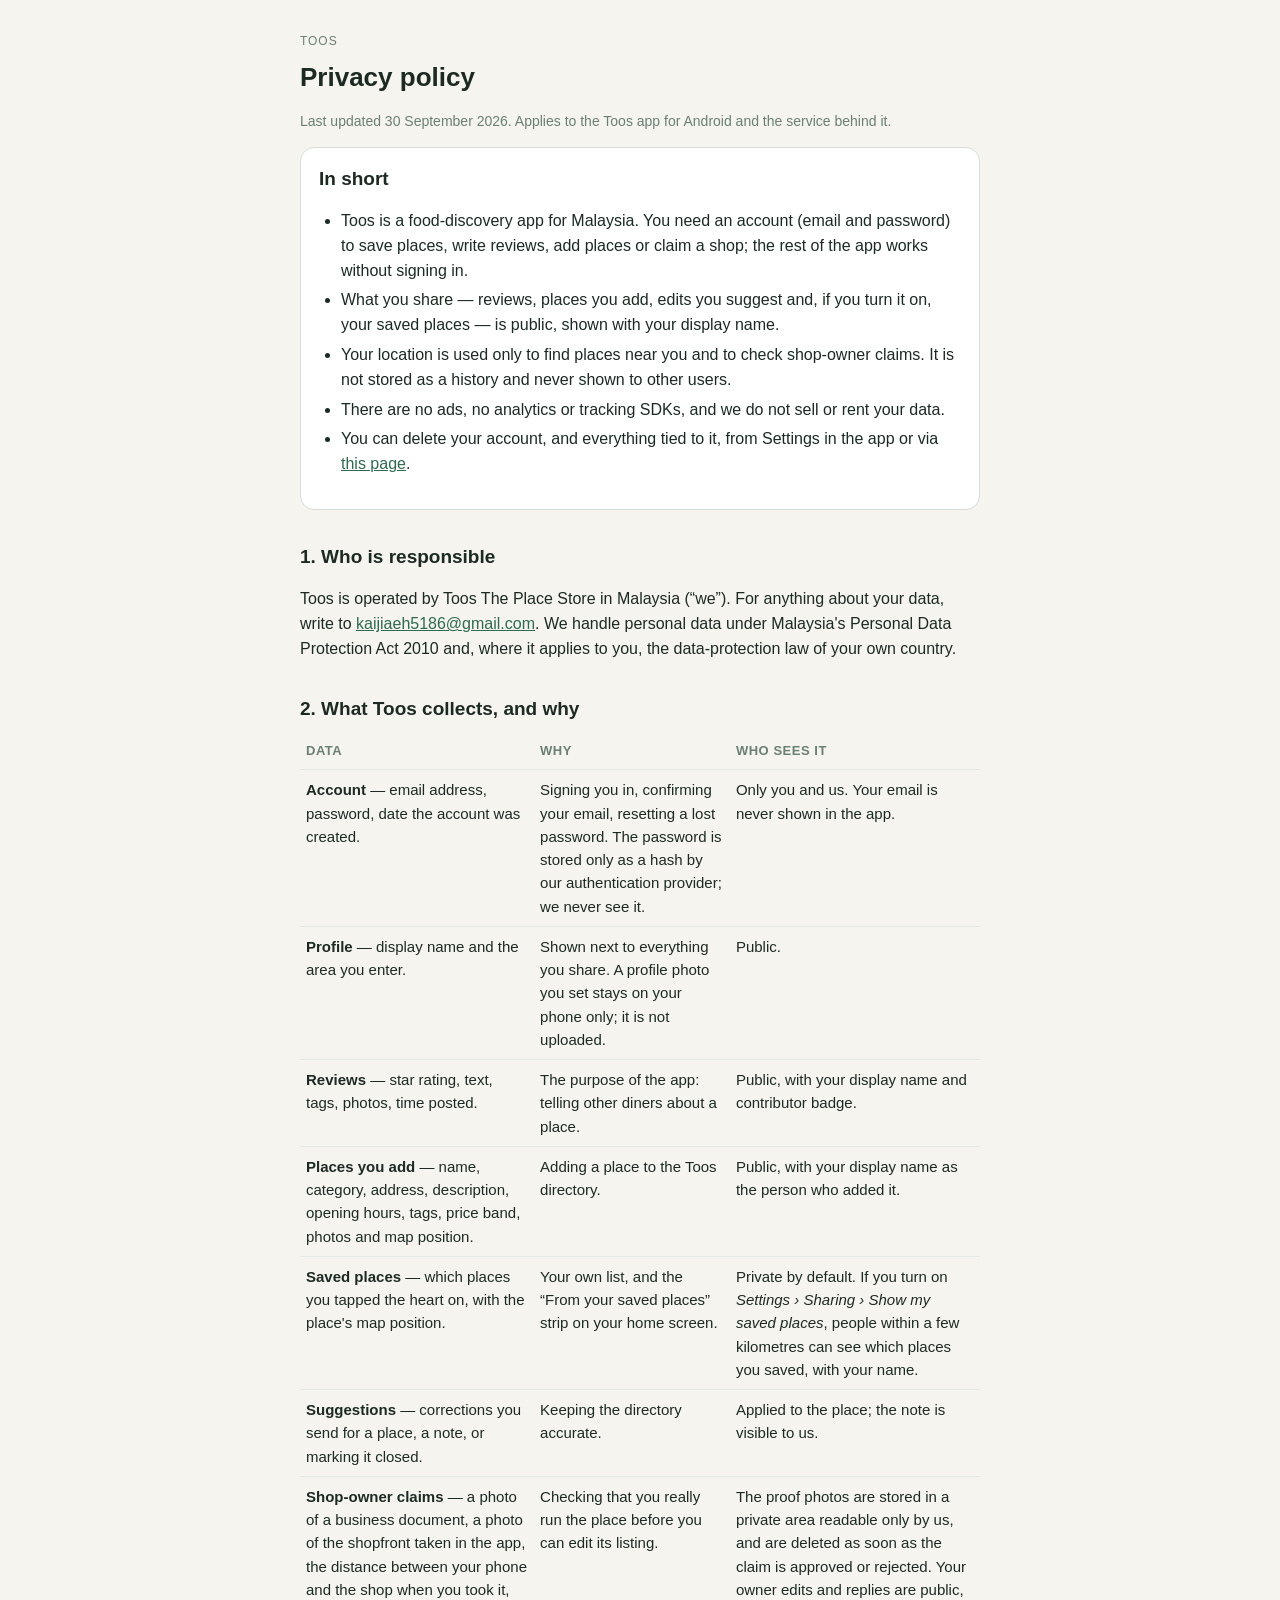
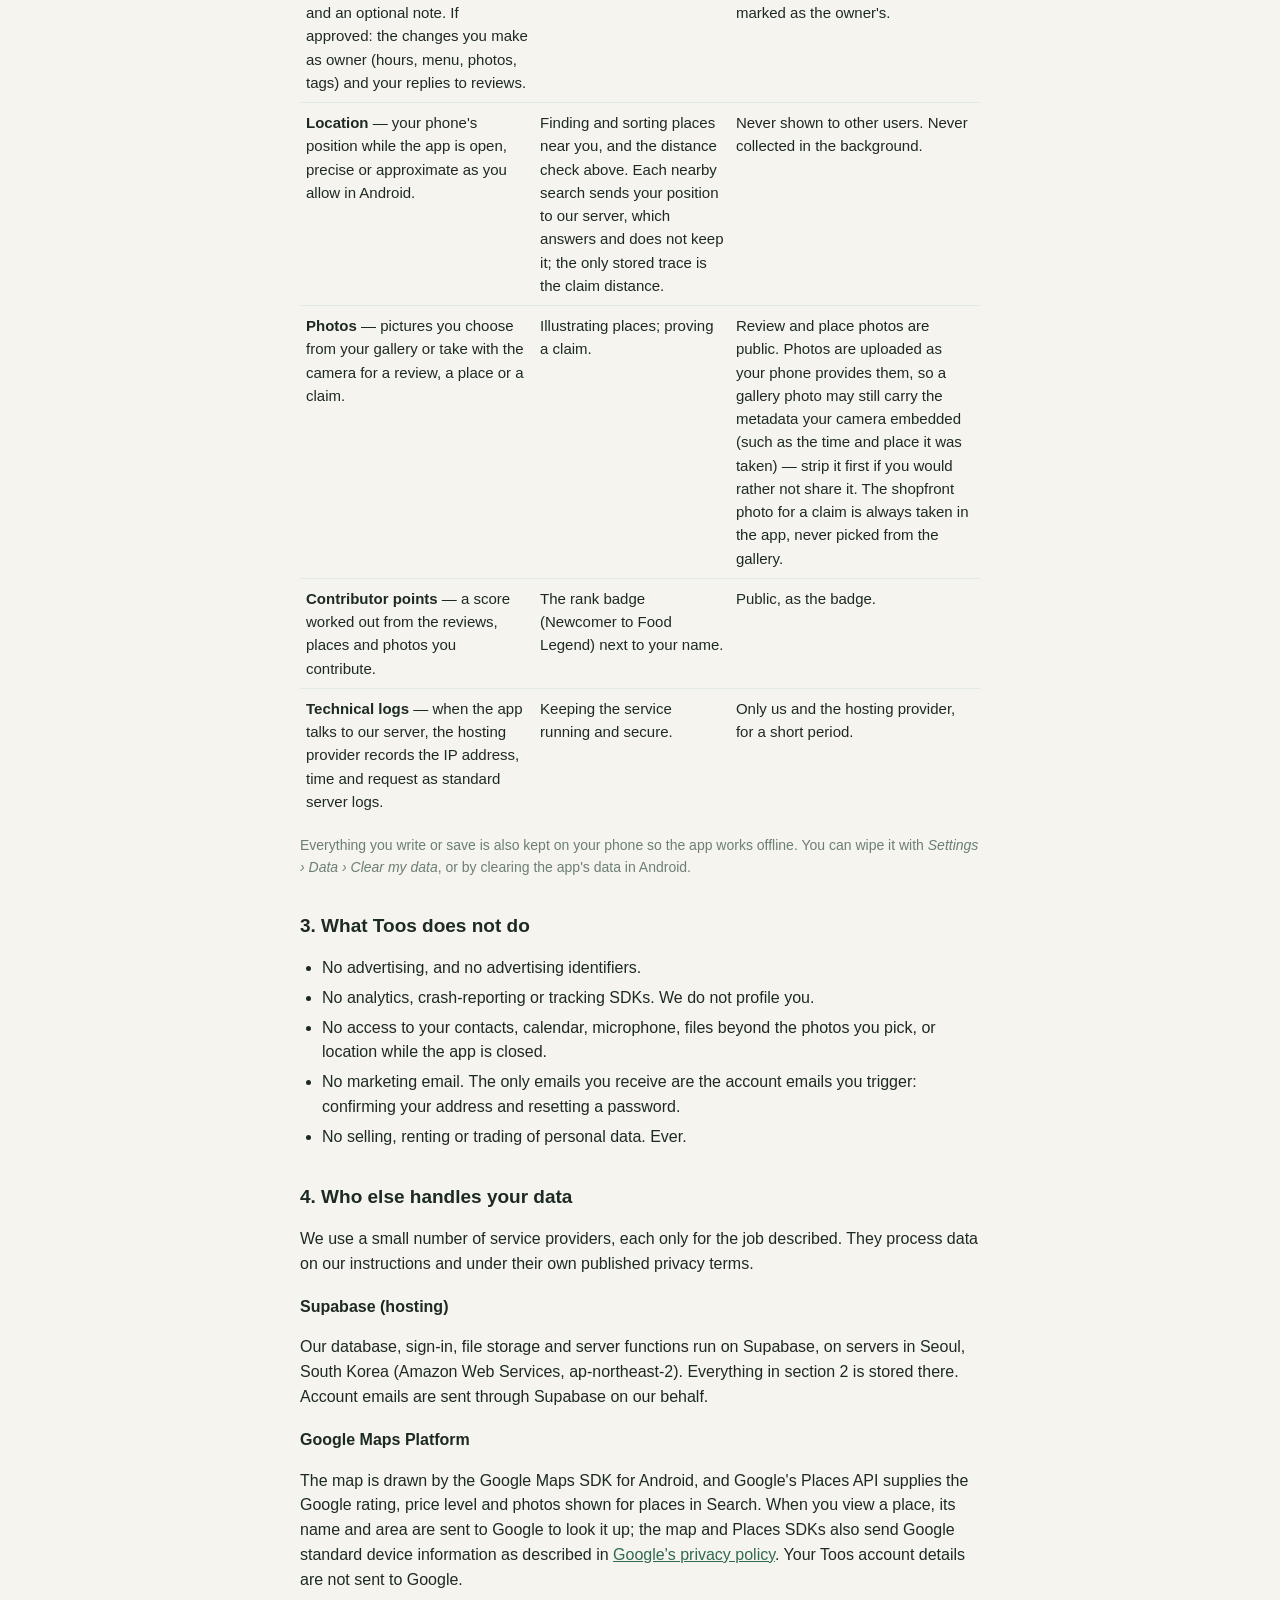
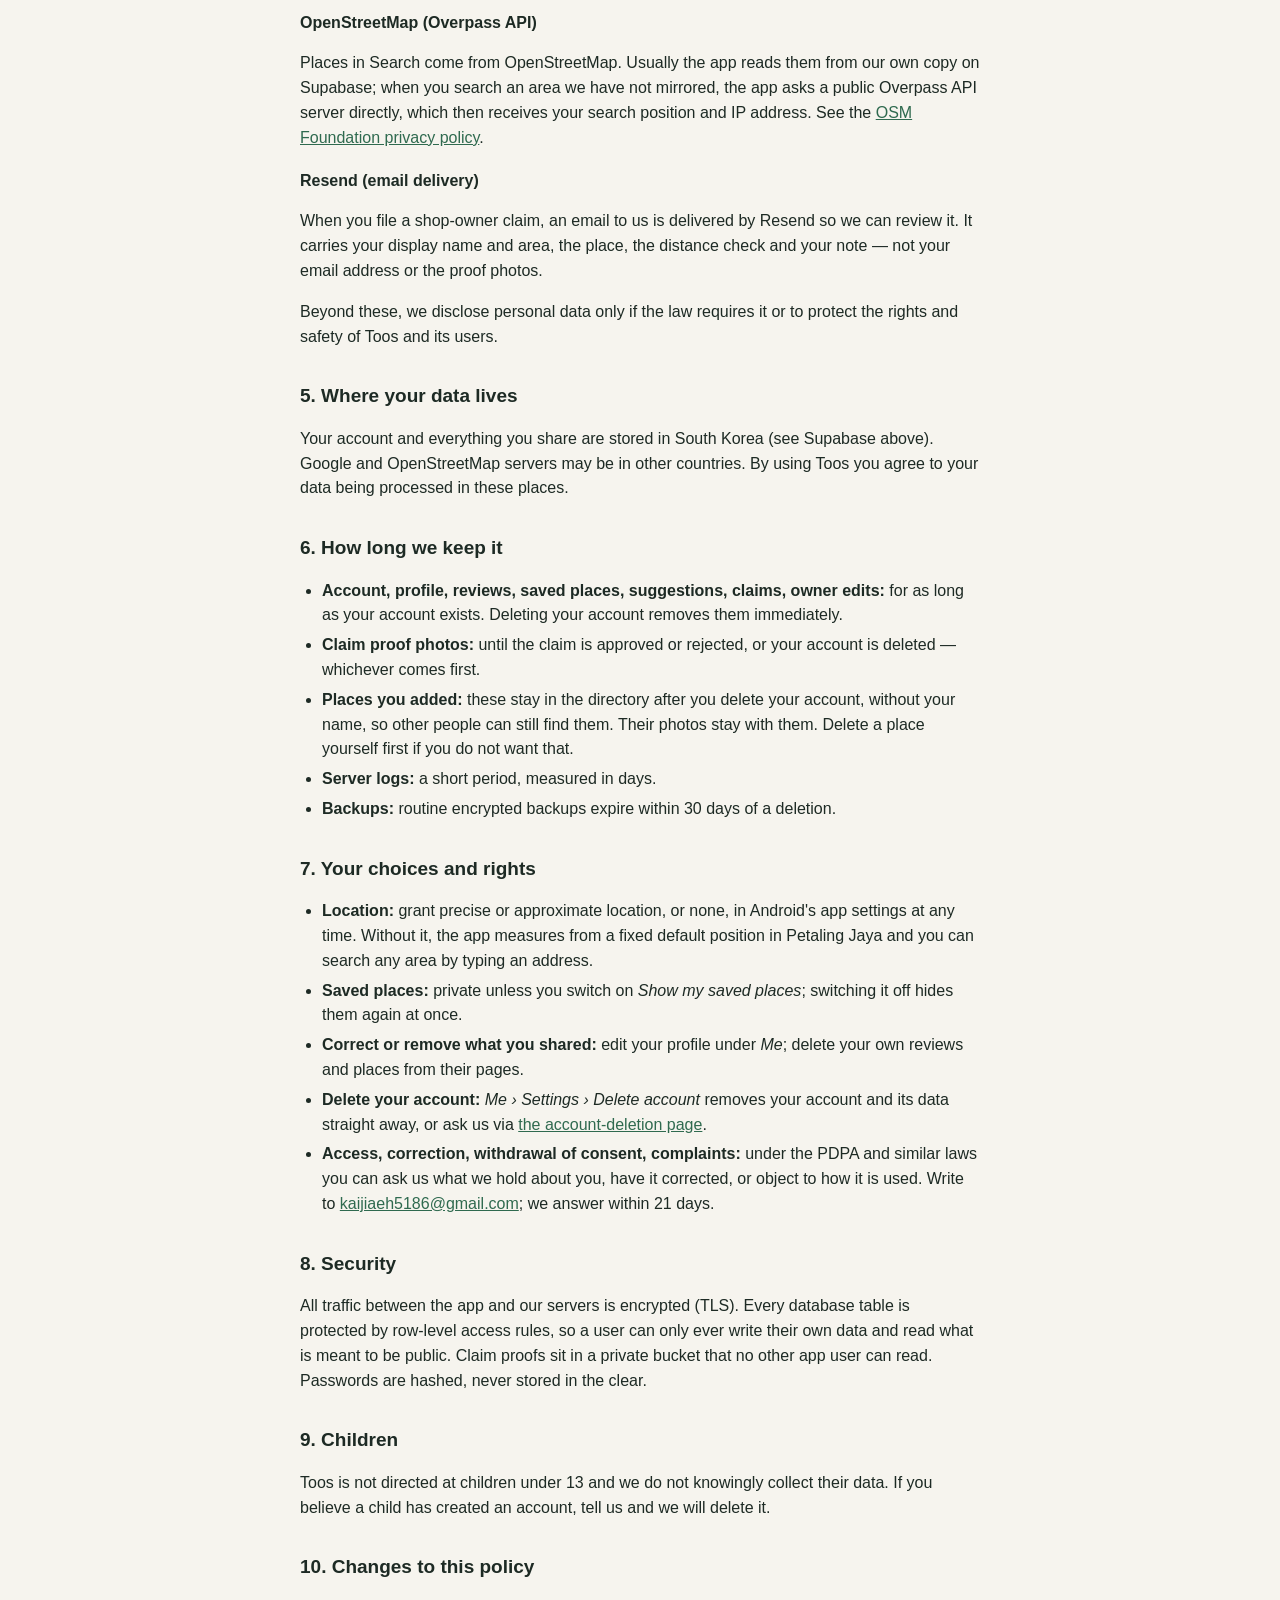
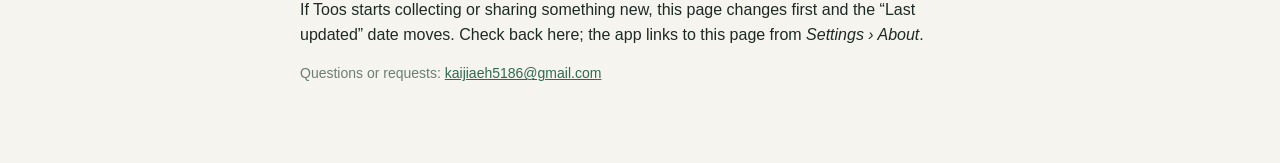
==== index.html @ 67b68a87 "Privacy policy and account-deletion pages for the Toos app Co-Authored-By: Claude Fable 5.1 <noreply" ====
<!doctype html><html lang="en"><head><meta charset="utf-8"><meta http-equiv="refresh" content="0; url=privacy.html"><title>Toos</title></head><body><p>Toos public pages: <a href="privacy.html">Privacy policy</a> · <a href="delete-account.html">Delete your account</a></p></body></html>
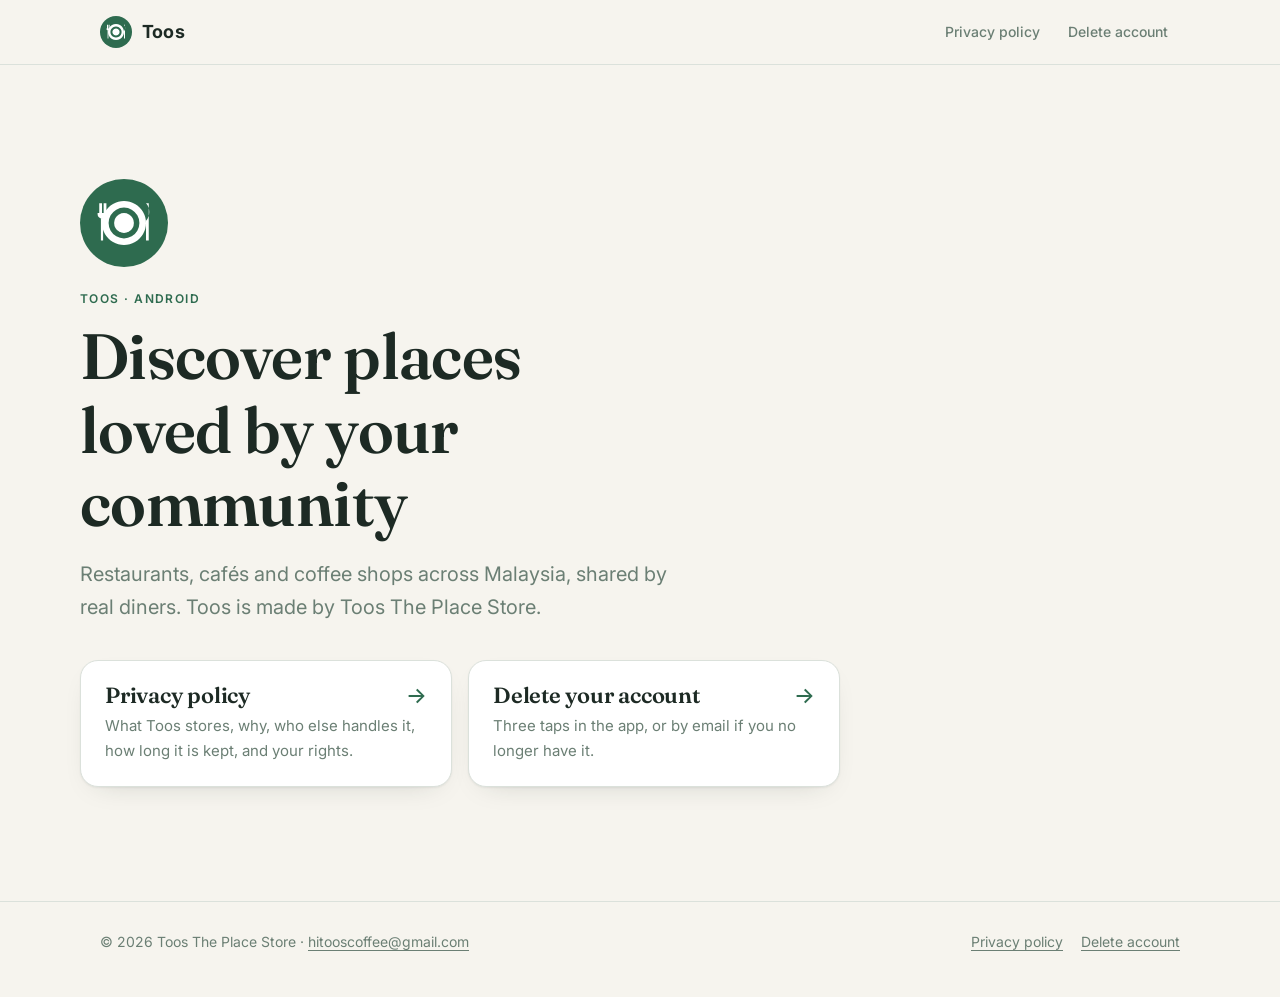
==== commit 33b4b0dc: "Redesign: shared stylesheet, brand mark, sticky contents, responsive data cards, dark mode Content u" ====
--- a/index.html
+++ b/index.html
@@ -1 +1,56 @@
-<!doctype html><html lang="en"><head><meta charset="utf-8"><meta http-equiv="refresh" content="0; url=privacy.html"><title>Toos</title></head><body><p>Toos public pages: <a href="privacy.html">Privacy policy</a> · <a href="delete-account.html">Delete your account</a></p></body></html>
+<!doctype html>
+<html lang="en">
+<head>
+<meta charset="utf-8">
+<meta name="viewport" content="width=device-width, initial-scale=1">
+<title>Toos — food discovery for Malaysia</title>
+<meta name="description" content="Toos is a food-discovery app for Malaysia: restaurants, cafés and coffee shops shared by real diners. Privacy policy and account deletion.">
+<meta name="theme-color" content="#2e6b4f">
+<link rel="icon" href="icon.svg" type="image/svg+xml">
+<link rel="preconnect" href="https://fonts.googleapis.com">
+<link rel="preconnect" href="https://fonts.gstatic.com" crossorigin>
+<link href="https://fonts.googleapis.com/css2?family=Fraunces:opsz,wght@9..144,600&family=Inter:wght@400;500;600;700&display=swap" rel="stylesheet">
+<link rel="stylesheet" href="styles.css">
+</head>
+<body>
+
+<header class="topbar">
+  <div class="wrap">
+    <a class="brand" href="index.html">
+      <svg class="mark" viewBox="14 14 80 80" aria-hidden="true"><circle cx="54" cy="54" r="40" fill="#2e6b4f"/><g fill="#fff"><path fill-rule="evenodd" d="M54,34 a20,20 0 1,0 0.01,0 z M54,40 a14,14 0 1,1 -0.01,0 z"/><path d="M54,45 a9,9 0 1,0 0.01,0 z"/><path d="M30,36 l0,10 a4,4 0 0 0 8,0 l0,-10 l-2.5,0 l0,9 l-1.5,0 l0,-9 l-2.5,0 l0,9 l-1.5,0 l0,-9 z M33,50 l2,0 l0,20 l-2,0 z"/><path d="M74,36 c4,4 4,12 0,16 l0,18 l2.5,0 l0,-34 z"/></g></svg>
+      Toos
+    </a>
+    <nav class="topnav">
+      <a href="privacy.html">Privacy policy</a>
+      <a href="delete-account.html">Delete account</a>
+    </nav>
+  </div>
+</header>
+
+<main class="wrap landing">
+  <svg class="mark-lg" viewBox="14 14 80 80" aria-hidden="true"><circle cx="54" cy="54" r="40" fill="#2e6b4f"/><g fill="#fff"><path fill-rule="evenodd" d="M54,34 a20,20 0 1,0 0.01,0 z M54,40 a14,14 0 1,1 -0.01,0 z"/><path d="M54,45 a9,9 0 1,0 0.01,0 z"/><path d="M30,36 l0,10 a4,4 0 0 0 8,0 l0,-10 l-2.5,0 l0,9 l-1.5,0 l0,-9 l-2.5,0 l0,9 l-1.5,0 l0,-9 z M33,50 l2,0 l0,20 l-2,0 z"/><path d="M74,36 c4,4 4,12 0,16 l0,18 l2.5,0 l0,-34 z"/></g></svg>
+  <p class="eyebrow">Toos · Android</p>
+  <h1>Discover places loved by your community</h1>
+  <p class="lead">Restaurants, cafés and coffee shops across Malaysia, shared by real diners. Toos is made by Toos The Place Store.</p>
+
+  <div class="tiles">
+    <a class="card tile" href="privacy.html">
+      <h2>Privacy policy</h2>
+      <p>What Toos stores, why, who else handles it, how long it is kept, and your rights.</p>
+    </a>
+    <a class="card tile" href="delete-account.html">
+      <h2>Delete your account</h2>
+      <p>Three taps in the app, or by email if you no longer have it.</p>
+    </a>
+  </div>
+</main>
+
+<footer>
+  <div class="wrap">
+    <span>© 2026 Toos The Place Store · <a href="mailto:hitooscoffee@gmail.com">hitooscoffee@gmail.com</a></span>
+    <nav><a href="privacy.html">Privacy policy</a><a href="delete-account.html">Delete account</a></nav>
+  </div>
+</footer>
+
+</body>
+</html>
--- a/styles.css
+++ b/styles.css
@@ -0,0 +1,275 @@
+/* Toos public pages — shared styles.
+   Palette follows the app: cream background, forest-green brand, sage muted text. */
+
+:root {
+  --bg: #f6f4ee;
+  --surface: #ffffff;
+  --surface-2: #efece3;
+  --ink: #1d2a24;
+  --muted: #6b7f74;
+  --line: #dbe1db;
+  --brand: #2e6b4f;
+  --brand-ink: #ffffff;
+  --brand-soft: #e4efe8;
+  --accent: #c9823a;
+  --accent-soft: #f7e9d8;
+  --shadow: 0 1px 2px rgba(29, 42, 36, 0.06), 0 10px 30px -18px rgba(29, 42, 36, 0.25);
+  --radius: 18px;
+  --maxw: 1120px;
+}
+
+@media (prefers-color-scheme: dark) {
+  :root {
+    --bg: #131a16;
+    --surface: #1b2420;
+    --surface-2: #222d27;
+    --ink: #eef1ec;
+    --muted: #9fb1a6;
+    --line: #2f3b34;
+    --brand: #6fb792;
+    --brand-ink: #0f1a14;
+    --brand-soft: #1f3a2e;
+    --accent: #e0a060;
+    --accent-soft: #3a2b1a;
+    --shadow: 0 1px 2px rgba(0, 0, 0, 0.4), 0 10px 30px -18px rgba(0, 0, 0, 0.8);
+  }
+}
+
+* { box-sizing: border-box; }
+
+html { scroll-behavior: smooth; scroll-padding-top: 88px; }
+
+body {
+  margin: 0;
+  background: var(--bg);
+  color: var(--ink);
+  font: 16px/1.65 Inter, -apple-system, "Segoe UI", Roboto, sans-serif;
+  -webkit-font-smoothing: antialiased;
+}
+
+a { color: var(--brand); text-decoration-thickness: 1px; text-underline-offset: 3px; }
+a:hover { text-decoration-thickness: 2px; }
+
+h1, h2, h3 {
+  font-family: Fraunces, Georgia, "Times New Roman", serif;
+  font-weight: 600;
+  letter-spacing: -0.01em;
+  line-height: 1.15;
+  margin: 0;
+}
+
+.wrap { max-width: var(--maxw); margin: 0 auto; padding: 0 20px; }
+
+/* Top bar ------------------------------------------------------------------ */
+
+.topbar {
+  position: sticky;
+  top: 0;
+  z-index: 10;
+  background: color-mix(in srgb, var(--bg) 88%, transparent);
+  backdrop-filter: blur(10px);
+  -webkit-backdrop-filter: blur(10px);
+  border-bottom: 1px solid var(--line);
+}
+.topbar .wrap { display: flex; align-items: center; justify-content: space-between; height: 64px; gap: 16px; }
+.brand { display: inline-flex; align-items: center; gap: 10px; color: var(--ink); text-decoration: none; font-weight: 700; font-size: 18px; letter-spacing: 0.01em; }
+.brand .mark { width: 32px; height: 32px; flex: none; }
+.topnav { display: flex; gap: 4px; }
+.topnav a {
+  color: var(--muted);
+  text-decoration: none;
+  font-size: 14px;
+  font-weight: 500;
+  padding: 8px 12px;
+  border-radius: 999px;
+}
+.topnav a:hover { color: var(--ink); background: var(--surface-2); }
+.topnav a[aria-current="page"] { color: var(--brand); background: var(--brand-soft); }
+
+/* Hero ---------------------------------------------------------------------- */
+
+.hero { padding: 56px 0 28px; }
+.eyebrow {
+  margin: 0 0 10px;
+  font-size: 12px;
+  font-weight: 600;
+  letter-spacing: 0.12em;
+  text-transform: uppercase;
+  color: var(--brand);
+}
+.hero h1 { font-size: clamp(34px, 5vw, 48px); max-width: 16ch; }
+.lead { font-size: clamp(17px, 2vw, 20px); color: var(--muted); max-width: 60ch; margin: 18px 0 0; }
+.meta { color: var(--muted); font-size: 14px; margin: 14px 0 0; }
+.meta b { color: var(--ink); font-weight: 600; }
+
+/* Layout: sticky table of contents + article ------------------------------- */
+
+/* minmax(0, …) and min-width: 0 stop the no-wrap chip row from widening the page. */
+.layout { display: grid; grid-template-columns: minmax(0, 1fr); gap: 24px; padding-bottom: 72px; }
+.toc { min-width: 0; }
+@media (min-width: 900px) {
+  .layout { grid-template-columns: 240px minmax(0, 1fr); gap: 56px; align-items: start; }
+  .toc { position: sticky; top: 88px; }
+}
+
+.toc h2 { font: 600 12px/1 Inter, sans-serif; letter-spacing: 0.12em; text-transform: uppercase; color: var(--muted); margin: 8px 0 12px; }
+.toc ol { list-style: none; margin: 0; padding: 0; display: flex; gap: 8px; overflow-x: auto; scrollbar-width: none; padding-bottom: 6px; }
+.toc ol::-webkit-scrollbar { display: none; }
+.toc a {
+  display: inline-block;
+  white-space: nowrap;
+  color: var(--muted);
+  text-decoration: none;
+  font-size: 14px;
+  padding: 7px 12px;
+  border: 1px solid var(--line);
+  border-radius: 999px;
+  background: var(--surface);
+}
+.toc a:hover { color: var(--ink); border-color: var(--muted); }
+@media (min-width: 900px) {
+  .toc ol { flex-direction: column; gap: 2px; overflow: visible; padding: 0; }
+  .toc a { display: block; white-space: normal; border: 0; background: none; padding: 7px 12px; border-left: 2px solid var(--line); border-radius: 0; }
+  .toc a:hover { border-left-color: var(--brand); background: var(--surface-2); }
+}
+
+.content { min-width: 0; }
+.content section { margin: 0 0 40px; scroll-margin-top: 88px; }
+.content h2 { font-size: 26px; display: flex; align-items: baseline; gap: 12px; margin: 0 0 14px; }
+.content h2 .num {
+  font: 600 13px/1 Inter, sans-serif;
+  color: var(--brand);
+  background: var(--brand-soft);
+  border-radius: 999px;
+  padding: 6px 10px;
+  letter-spacing: 0.04em;
+  flex: none;
+  transform: translateY(-3px);
+}
+.content h3 { font-size: 19px; margin: 22px 0 6px; }
+.content p { margin: 0 0 12px; }
+.content ul, .content ol { margin: 0 0 12px; padding-left: 22px; }
+.content li { margin: 6px 0; }
+.content li::marker { color: var(--brand); }
+
+/* Cards ------------------------------------------------------------------- */
+
+.card {
+  background: var(--surface);
+  border: 1px solid var(--line);
+  border-radius: var(--radius);
+  padding: 22px 24px;
+  box-shadow: var(--shadow);
+}
+.card.summary { border-color: color-mix(in srgb, var(--brand) 30%, var(--line)); }
+.card.summary h2 { margin-bottom: 14px; }
+
+.checks { list-style: none; padding: 0 !important; margin: 0 !important; }
+.checks li { position: relative; padding-left: 32px; margin: 10px 0 !important; }
+/* ::before draws the disc, ::after the glyph through a mask so it can take the
+   theme colour (a data-URI SVG cannot read CSS variables). */
+.checks li::before, .checks li::after {
+  content: "";
+  position: absolute;
+  left: 0; top: 4px;
+  width: 20px; height: 20px;
+  border-radius: 50%;
+}
+.checks li::before { background: var(--brand-soft); }
+.checks li::after {
+  background: var(--brand);
+  -webkit-mask: url("data:image/svg+xml;utf8,<svg xmlns='http://www.w3.org/2000/svg' viewBox='0 0 20 20'><path d='M5 10.5l3 3 7-7' fill='none' stroke='black' stroke-width='2.2' stroke-linecap='round' stroke-linejoin='round'/></svg>") center/14px no-repeat;
+  mask: url("data:image/svg+xml;utf8,<svg xmlns='http://www.w3.org/2000/svg' viewBox='0 0 20 20'><path d='M5 10.5l3 3 7-7' fill='none' stroke='black' stroke-width='2.2' stroke-linecap='round' stroke-linejoin='round'/></svg>") center/14px no-repeat;
+}
+.checks.no li::before { background: var(--accent-soft); }
+.checks.no li::after {
+  background: var(--accent);
+  -webkit-mask: url("data:image/svg+xml;utf8,<svg xmlns='http://www.w3.org/2000/svg' viewBox='0 0 20 20'><path d='M6 6l8 8M14 6l-8 8' fill='none' stroke='black' stroke-width='2.2' stroke-linecap='round'/></svg>") center/14px no-repeat;
+  mask: url("data:image/svg+xml;utf8,<svg xmlns='http://www.w3.org/2000/svg' viewBox='0 0 20 20'><path d='M6 6l8 8M14 6l-8 8' fill='none' stroke='black' stroke-width='2.2' stroke-linecap='round'/></svg>") center/14px no-repeat;
+}
+
+.note {
+  background: var(--surface-2);
+  border-radius: 12px;
+  padding: 12px 16px;
+  color: var(--muted);
+  font-size: 15px;
+  margin: 14px 0 0;
+}
+
+.providers { display: grid; grid-template-columns: 1fr; gap: 14px; margin: 6px 0 16px; }
+@media (min-width: 700px) { .providers { grid-template-columns: 1fr 1fr; } }
+.provider { padding: 18px 20px; }
+.provider h3 { margin: 0 0 4px; font-size: 18px; }
+.provider .role { color: var(--muted); font-size: 13px; letter-spacing: 0.04em; text-transform: uppercase; font-weight: 600; margin: 0 0 8px; }
+.provider p { margin: 0; font-size: 15px; }
+
+.two-col { display: grid; grid-template-columns: 1fr; gap: 14px; }
+@media (min-width: 700px) { .two-col { grid-template-columns: 1fr 1fr; } }
+
+/* Data table → stacked cards on small screens ----------------------------- */
+
+.data { width: 100%; border-collapse: separate; border-spacing: 0; font-size: 15px; background: var(--surface); border: 1px solid var(--line); border-radius: var(--radius); overflow: hidden; box-shadow: var(--shadow); }
+.data th, .data td { text-align: left; vertical-align: top; padding: 14px 16px; border-top: 1px solid var(--line); }
+.data th { border-top: 0; background: var(--surface-2); color: var(--muted); font-size: 12px; font-weight: 600; letter-spacing: 0.08em; text-transform: uppercase; }
+.data td:first-child { font-weight: 600; }
+.data td:first-child small { display: block; font-weight: 400; color: var(--muted); margin-top: 2px; }
+@media (max-width: 719px) {
+  .data, .data tbody, .data tr, .data td { display: block; }
+  .data thead { display: none; }
+  .data tr { border-top: 1px solid var(--line); padding: 6px 0; }
+  .data tr:first-child { border-top: 0; }
+  .data td { border: 0; padding: 8px 16px; }
+  .data td::before { content: attr(data-label); display: block; font-size: 11px; font-weight: 600; letter-spacing: 0.1em; text-transform: uppercase; color: var(--muted); margin-bottom: 2px; }
+  .data td:first-child::before { display: none; }
+  .data td:first-child { padding-top: 14px; font-size: 16px; }
+  .data td:last-child { padding-bottom: 16px; }
+}
+
+/* Steps (deletion page) ---------------------------------------------------- */
+
+.steps { list-style: none; counter-reset: step; padding: 0 !important; margin: 0 !important; }
+.steps li { counter-increment: step; position: relative; padding: 4px 0 4px 48px; margin: 0 0 10px !important; }
+.steps li::before {
+  content: counter(step);
+  position: absolute; left: 0; top: 0;
+  width: 34px; height: 34px;
+  display: grid; place-items: center;
+  border-radius: 50%;
+  background: var(--brand);
+  color: var(--brand-ink);
+  font: 600 15px/1 Inter, sans-serif;
+}
+kbd.ui { font: inherit; font-weight: 600; background: var(--surface-2); border: 1px solid var(--line); border-radius: 6px; padding: 1px 7px; white-space: nowrap; }
+
+.button {
+  display: inline-flex; align-items: center; gap: 8px;
+  background: var(--brand); color: var(--brand-ink);
+  text-decoration: none; font-weight: 600; font-size: 15px;
+  padding: 12px 18px; border-radius: 999px;
+  box-shadow: var(--shadow);
+}
+.button:hover { filter: brightness(1.05); text-decoration: none; }
+.button.secondary { background: var(--surface); color: var(--brand); border: 1px solid var(--line); }
+
+/* Landing (index) --------------------------------------------------------- */
+
+.landing { min-height: calc(100vh - 64px); display: grid; align-content: center; padding: 64px 0; }
+.landing .mark-lg { width: 88px; height: 88px; margin-bottom: 22px; }
+.landing h1 { font-size: clamp(40px, 7vw, 64px); max-width: 14ch; }
+.landing .lead { max-width: 48ch; }
+.tiles { display: grid; grid-template-columns: 1fr; gap: 16px; margin-top: 36px; }
+@media (min-width: 700px) { .tiles { grid-template-columns: 1fr 1fr; max-width: 760px; } }
+.tile { display: block; text-decoration: none; color: inherit; padding: 22px 24px; transition: transform 0.15s ease, border-color 0.15s ease; }
+.tile:hover { transform: translateY(-2px); border-color: var(--brand); }
+.tile h2 { font-size: 22px; margin: 0 0 6px; display: flex; justify-content: space-between; align-items: center; }
+.tile h2::after { content: "→"; color: var(--brand); font-family: Inter, sans-serif; font-weight: 500; }
+.tile p { margin: 0; color: var(--muted); font-size: 15px; }
+
+/* Footer ------------------------------------------------------------------ */
+
+footer { border-top: 1px solid var(--line); padding: 28px 0 44px; color: var(--muted); font-size: 14px; }
+footer .wrap { display: flex; flex-wrap: wrap; gap: 10px 28px; justify-content: space-between; align-items: center; }
+footer nav { display: flex; gap: 18px; }
+footer a { color: var(--muted); }
+footer a:hover { color: var(--brand); }
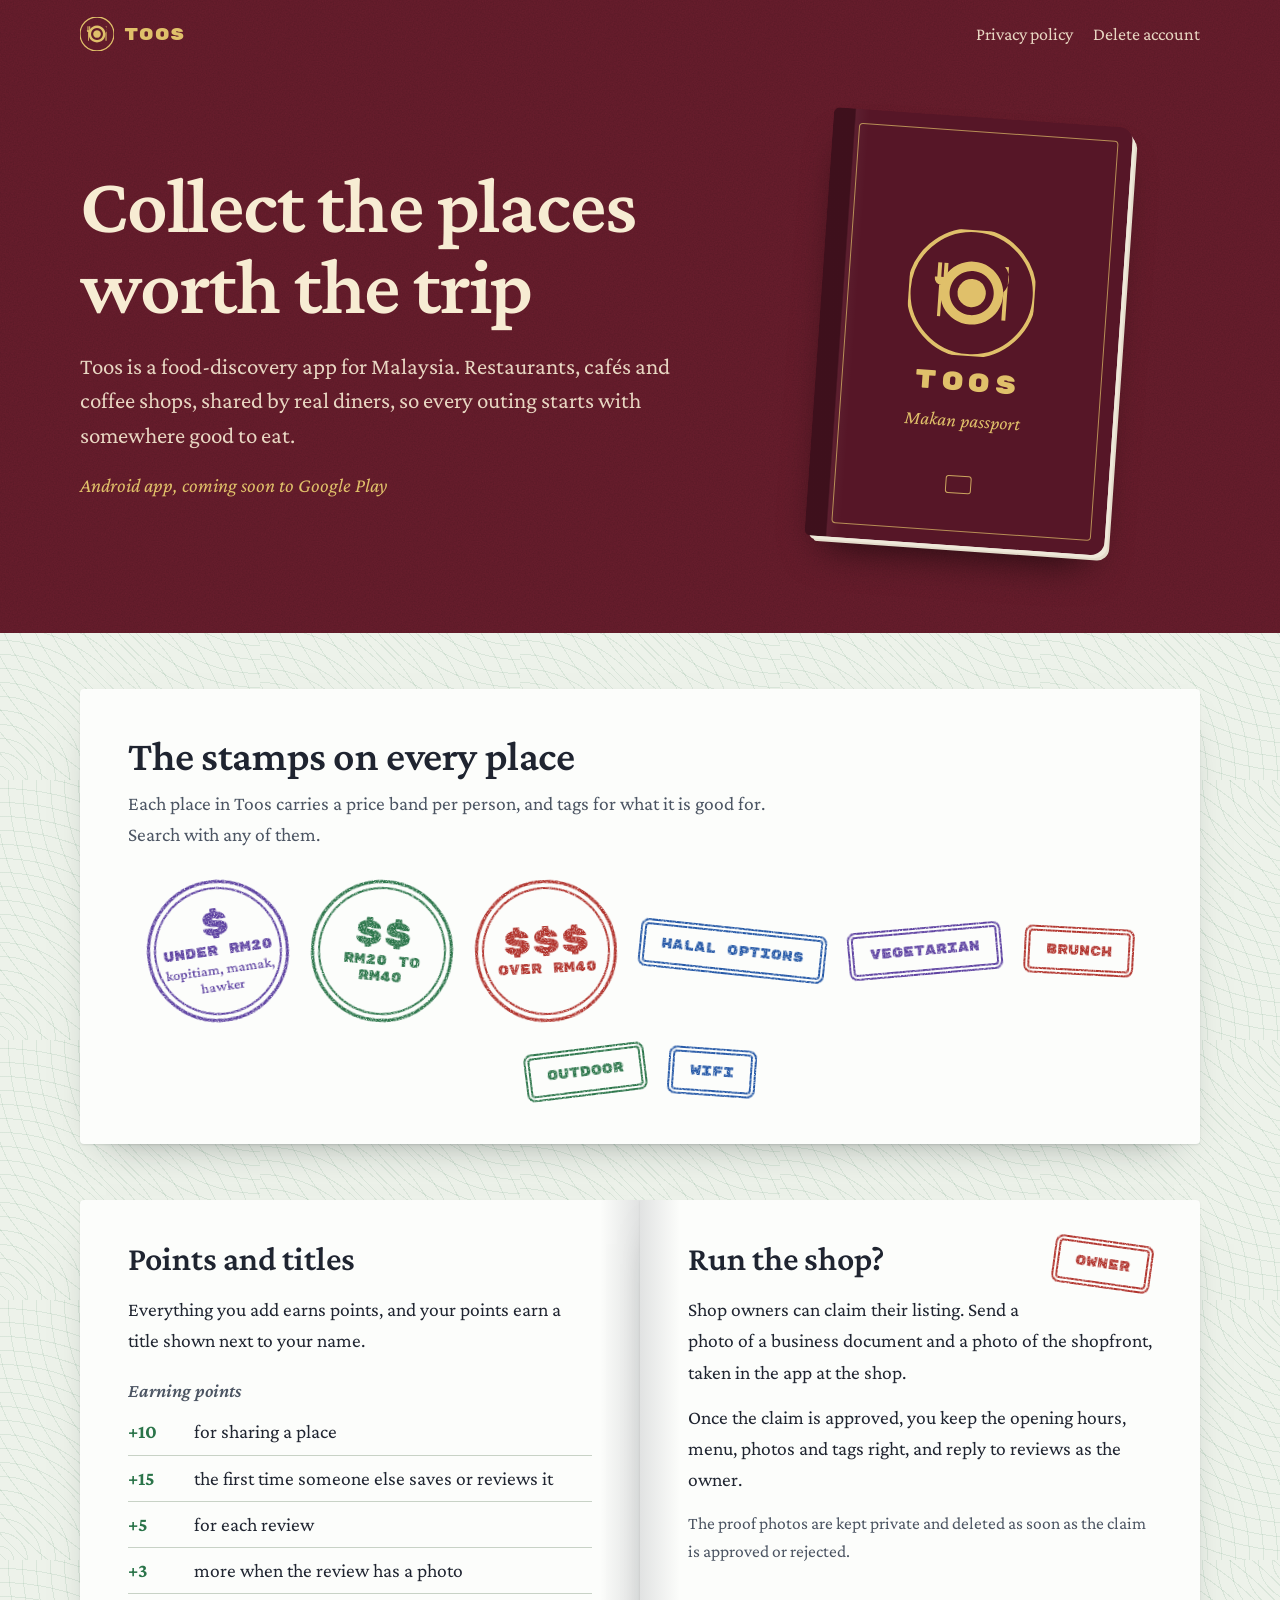
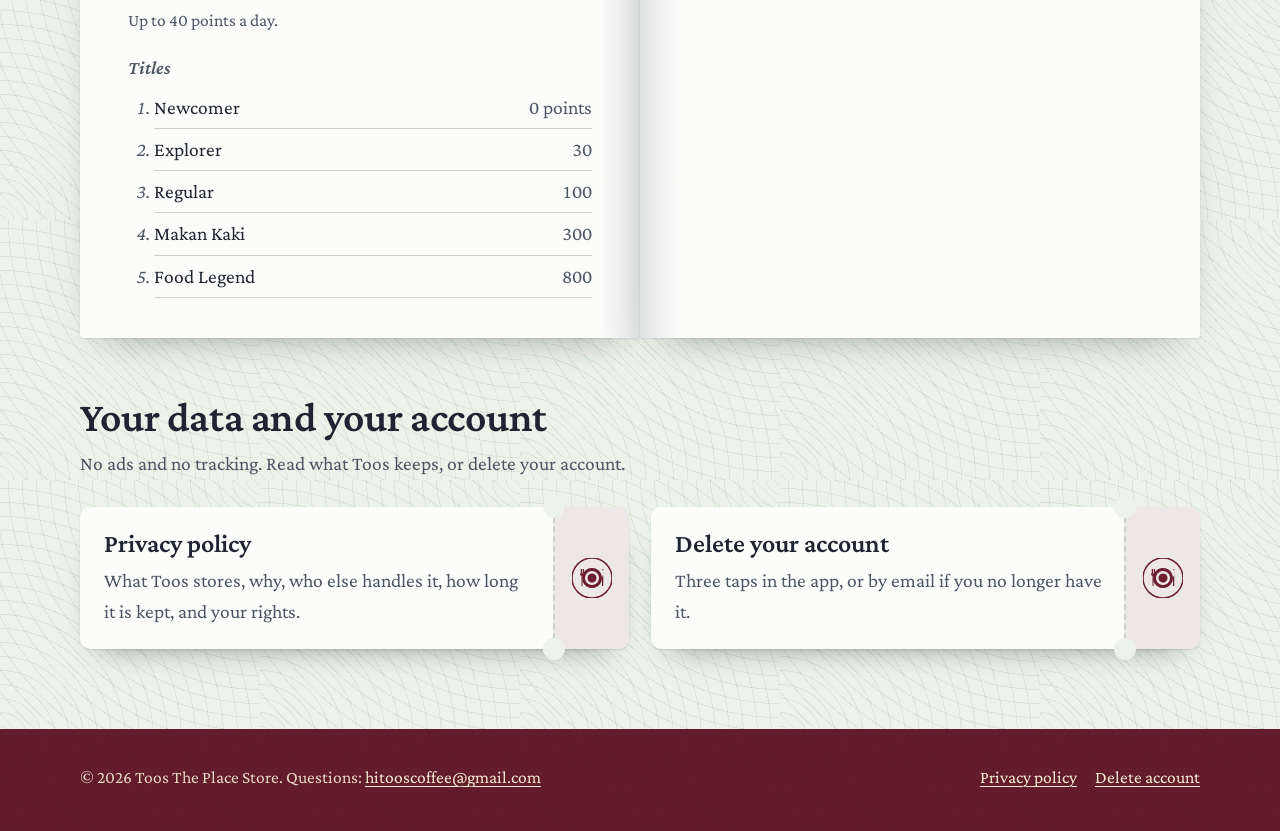
==== commit 786a3821: "Restyle the site as the Makan Passport design Maroon-and-gold passport cover header, security-paper " ====
--- a/index.html
+++ b/index.html
@@ -5,52 +5,116 @@
 <meta name="viewport" content="width=device-width, initial-scale=1">
 <title>Toos — food discovery for Malaysia</title>
 <meta name="description" content="Toos is a food-discovery app for Malaysia: restaurants, cafés and coffee shops shared by real diners. Privacy policy and account deletion.">
-<meta name="theme-color" content="#2e6b4f">
+<meta name="theme-color" content="#6b1e2e">
 <link rel="icon" href="icon.svg" type="image/svg+xml">
 <link rel="preconnect" href="https://fonts.googleapis.com">
 <link rel="preconnect" href="https://fonts.gstatic.com" crossorigin>
-<link href="https://fonts.googleapis.com/css2?family=Fraunces:opsz,wght@9..144,600&family=Inter:wght@400;500;600;700&display=swap" rel="stylesheet">
+<link href="https://fonts.googleapis.com/css2?family=Crimson+Pro:ital,wght@0,400;0,600;0,700;1,400;1,600&family=Rubik+Mono+One&display=swap" rel="stylesheet">
 <link rel="stylesheet" href="styles.css">
 </head>
 <body>
+<svg class="defs" aria-hidden="true" focusable="false"><filter id="rough" x="-5%" y="-5%" width="110%" height="110%"><feTurbulence type="fractalNoise" baseFrequency="0.8" numOctaves="2" seed="7" result="n"/><feColorMatrix in="n" type="matrix" values="0 0 0 0 0  0 0 0 0 0  0 0 0 0 0  0 0 0 -2.4 2.15" result="m"/><feComposite in="SourceGraphic" in2="m" operator="in"/></filter></svg>
+<a class="skip" href="#main">Skip to content</a>
 
-<header class="topbar">
-  <div class="wrap">
-    <a class="brand" href="index.html">
-      <svg class="mark" viewBox="14 14 80 80" aria-hidden="true"><circle cx="54" cy="54" r="40" fill="#2e6b4f"/><g fill="#fff"><path fill-rule="evenodd" d="M54,34 a20,20 0 1,0 0.01,0 z M54,40 a14,14 0 1,1 -0.01,0 z"/><path d="M54,45 a9,9 0 1,0 0.01,0 z"/><path d="M30,36 l0,10 a4,4 0 0 0 8,0 l0,-10 l-2.5,0 l0,9 l-1.5,0 l0,-9 l-2.5,0 l0,9 l-1.5,0 l0,-9 z M33,50 l2,0 l0,20 l-2,0 z"/><path d="M74,36 c4,4 4,12 0,16 l0,18 l2.5,0 l0,-34 z"/></g></svg>
-      Toos
-    </a>
-    <nav class="topnav">
-      <a href="privacy.html">Privacy policy</a>
-      <a href="delete-account.html">Delete account</a>
-    </nav>
-  </div>
-</header>
+<div class="cover-band">
+  <header class="topbar">
+    <div class="wrap">
+      <a class="brand" href="index.html"><svg class="mark" viewBox="14 14 80 80" aria-hidden="true"><circle cx="54" cy="54" r="40" fill="#2e6b4f"/><g fill="#fff"><path fill-rule="evenodd" d="M54,34 a20,20 0 1,0 0.01,0 z M54,40 a14,14 0 1,1 -0.01,0 z"/><path d="M54,45 a9,9 0 1,0 0.01,0 z"/><path d="M30,36 l0,10 a4,4 0 0 0 8,0 l0,-10 l-2.5,0 l0,9 l-1.5,0 l0,-9 l-2.5,0 l0,9 l-1.5,0 l0,-9 z M33,50 l2,0 l0,20 l-2,0 z"/><path d="M74,36 c4,4 4,12 0,16 l0,18 l2.5,0 l0,-34 z"/></g></svg>Toos</a>
+      <nav class="topnav" aria-label="Main">
+        <a href="privacy.html">Privacy policy</a>
+        <a href="delete-account.html">Delete account</a>
+      </nav>
+    </div>
+  </header>
 
-<main class="wrap landing">
-  <svg class="mark-lg" viewBox="14 14 80 80" aria-hidden="true"><circle cx="54" cy="54" r="40" fill="#2e6b4f"/><g fill="#fff"><path fill-rule="evenodd" d="M54,34 a20,20 0 1,0 0.01,0 z M54,40 a14,14 0 1,1 -0.01,0 z"/><path d="M54,45 a9,9 0 1,0 0.01,0 z"/><path d="M30,36 l0,10 a4,4 0 0 0 8,0 l0,-10 l-2.5,0 l0,9 l-1.5,0 l0,-9 l-2.5,0 l0,9 l-1.5,0 l0,-9 z M33,50 l2,0 l0,20 l-2,0 z"/><path d="M74,36 c4,4 4,12 0,16 l0,18 l2.5,0 l0,-34 z"/></g></svg>
-  <p class="eyebrow">Toos · Android</p>
-  <h1>Discover places loved by your community</h1>
-  <p class="lead">Restaurants, cafés and coffee shops across Malaysia, shared by real diners. Toos is made by Toos The Place Store.</p>
+  <section class="hero">
+    <div class="wrap">
+      <div>
+        <h1>Collect the places worth the trip</h1>
+        <p class="lead">Toos is a food-discovery app for Malaysia. Restaurants, cafés and coffee shops, shared by real diners, so every outing starts with somewhere good to eat.</p>
+        <p class="soon">Android app, coming soon to Google Play</p>
+      </div>
+      <div class="booklet" aria-hidden="true">
+        <svg class="mark" viewBox="14 14 80 80" aria-hidden="true"><circle cx="54" cy="54" r="40" fill="#2e6b4f"/><g fill="#fff"><path fill-rule="evenodd" d="M54,34 a20,20 0 1,0 0.01,0 z M54,40 a14,14 0 1,1 -0.01,0 z"/><path d="M54,45 a9,9 0 1,0 0.01,0 z"/><path d="M30,36 l0,10 a4,4 0 0 0 8,0 l0,-10 l-2.5,0 l0,9 l-1.5,0 l0,-9 l-2.5,0 l0,9 l-1.5,0 l0,-9 z M33,50 l2,0 l0,20 l-2,0 z"/><path d="M74,36 c4,4 4,12 0,16 l0,18 l2.5,0 l0,-34 z"/></g></svg>
+        <b>TOOS</b>
+        <span>Makan passport</span>
+        <i></i>
+      </div>
+    </div>
+  </section>
+</div>
 
-  <div class="tiles">
-    <a class="card tile" href="privacy.html">
-      <h2>Privacy policy</h2>
-      <p>What Toos stores, why, who else handles it, how long it is kept, and your rights.</p>
-    </a>
-    <a class="card tile" href="delete-account.html">
-      <h2>Delete your account</h2>
-      <p>Three taps in the app, or by email if you no longer have it.</p>
-    </a>
-  </div>
+<main id="main">
+  <section class="stamps-page" aria-labelledby="stamps-title">
+    <div class="wrap">
+      <div class="sheet">
+        <h2 class="title" id="stamps-title">The stamps on every place</h2>
+        <p class="intro">Each place in Toos carries a price band per person, and tags for what it is good for. Search with any of them.</p>
+        <ul class="stamps">
+          <li class="stamp round" style="--i:0;--r:-8deg"><span class="big">$</span>Under RM20<small>kopitiam, mamak, hawker</small></li>
+          <li class="stamp round green" style="--i:1;--r:5deg"><span class="big">$$</span>RM20 to RM40</li>
+          <li class="stamp round red" style="--i:2;--r:-3deg"><span class="big">$$$</span>Over RM40</li>
+          <li class="stamp rect blue" style="--i:3;--r:6deg">Halal options</li>
+          <li class="stamp rect" style="--i:4;--r:-5deg">Vegetarian</li>
+          <li class="stamp rect red" style="--i:5;--r:3deg">Brunch</li>
+          <li class="stamp rect green" style="--i:6;--r:-7deg">Outdoor</li>
+          <li class="stamp rect blue" style="--i:7;--r:4deg">Wifi</li>
+        </ul>
+      </div>
+    </div>
+  </section>
+
+  <section class="spread-sec" aria-label="Contributors and shop owners">
+    <div class="wrap">
+      <div class="spread">
+        <div class="sheet">
+          <h2>Points and titles</h2>
+          <p>Everything you add earns points, and your points earn a title shown next to your name.</p>
+          <h3>Earning points</h3>
+          <ul class="field">
+            <li><b>+10</b><span>for sharing a place</span></li>
+            <li><b>+15</b><span>the first time someone else saves or reviews it</span></li>
+            <li><b>+5</b><span>for each review</span></li>
+            <li><b>+3</b><span>more when the review has a photo</span></li>
+          </ul>
+          <p class="small">Up to 40 points a day.</p>
+          <h3>Titles</h3>
+          <ol class="ranks">
+            <li>Newcomer <span>0 points</span></li>
+            <li>Explorer <span>30</span></li>
+            <li>Regular <span>100</span></li>
+            <li>Makan Kaki <span>300</span></li>
+            <li>Food Legend <span>800</span></li>
+          </ol>
+        </div>
+        <div class="sheet">
+          <p class="stamp rect owner-stamp" aria-hidden="true">Owner</p>
+          <h2>Run the shop?</h2>
+          <p>Shop owners can claim their listing. Send a photo of a business document and a photo of the shopfront, taken in the app at the shop.</p>
+          <p>Once the claim is approved, you keep the opening hours, menu, photos and tags right, and reply to reviews as the owner.</p>
+          <p class="small">The proof photos are kept private and deleted as soon as the claim is approved or rejected.</p>
+        </div>
+      </div>
+    </div>
+  </section>
+
+  <section class="tickets-sec" aria-labelledby="tickets-title">
+    <div class="wrap">
+      <h2 class="title" id="tickets-title">Your data and your account</h2>
+      <p>No ads and no tracking. Read what Toos keeps, or delete your account.</p>
+      <div class="tickets">
+        <a class="ticket" href="privacy.html"><span class="main"><b>Privacy policy</b><span class="desc">What Toos stores, why, who else handles it, how long it is kept, and your rights.</span></span><span class="stub" aria-hidden="true"><svg class="mark" viewBox="14 14 80 80" aria-hidden="true"><circle cx="54" cy="54" r="40" fill="#2e6b4f"/><g fill="#fff"><path fill-rule="evenodd" d="M54,34 a20,20 0 1,0 0.01,0 z M54,40 a14,14 0 1,1 -0.01,0 z"/><path d="M54,45 a9,9 0 1,0 0.01,0 z"/><path d="M30,36 l0,10 a4,4 0 0 0 8,0 l0,-10 l-2.5,0 l0,9 l-1.5,0 l0,-9 l-2.5,0 l0,9 l-1.5,0 l0,-9 z M33,50 l2,0 l0,20 l-2,0 z"/><path d="M74,36 c4,4 4,12 0,16 l0,18 l2.5,0 l0,-34 z"/></g></svg></span></a>
+        <a class="ticket" href="delete-account.html"><span class="main"><b>Delete your account</b><span class="desc">Three taps in the app, or by email if you no longer have it.</span></span><span class="stub" aria-hidden="true"><svg class="mark" viewBox="14 14 80 80" aria-hidden="true"><circle cx="54" cy="54" r="40" fill="#2e6b4f"/><g fill="#fff"><path fill-rule="evenodd" d="M54,34 a20,20 0 1,0 0.01,0 z M54,40 a14,14 0 1,1 -0.01,0 z"/><path d="M54,45 a9,9 0 1,0 0.01,0 z"/><path d="M30,36 l0,10 a4,4 0 0 0 8,0 l0,-10 l-2.5,0 l0,9 l-1.5,0 l0,-9 l-2.5,0 l0,9 l-1.5,0 l0,-9 z M33,50 l2,0 l0,20 l-2,0 z"/><path d="M74,36 c4,4 4,12 0,16 l0,18 l2.5,0 l0,-34 z"/></g></svg></span></a>
+      </div>
+    </div>
+  </section>
 </main>
 
-<footer>
+<footer class="foot cover-band">
   <div class="wrap">
-    <span>© 2026 Toos The Place Store · <a href="mailto:hitooscoffee@gmail.com">hitooscoffee@gmail.com</a></span>
-    <nav><a href="privacy.html">Privacy policy</a><a href="delete-account.html">Delete account</a></nav>
+    <p>© 2026 Toos The Place Store. Questions: <a href="mailto:hitooscoffee@gmail.com">hitooscoffee@gmail.com</a></p>
+    <nav aria-label="Footer"><a href="privacy.html">Privacy policy</a><a href="delete-account.html">Delete account</a></nav>
   </div>
 </footer>
-
 </body>
 </html>
--- a/styles.css
+++ b/styles.css
@@ -1,275 +1,345 @@
-/* Toos public pages — shared styles.
-   Palette follows the app: cream background, forest-green brand, sage muted text. */
+/* Toos, concept 7: Makan passport.
+   A food-trip passport: a maroon cover with gold foil, security-paper pages,
+   a rubber stamp for every price band and tag, ticket stubs for the way out.
+   Crimson Pro for reading, Rubik Mono One only inside the stamps. */
 
 :root {
-  --bg: #f6f4ee;
-  --surface: #ffffff;
-  --surface-2: #efece3;
-  --ink: #1d2a24;
-  --muted: #6b7f74;
-  --line: #dbe1db;
-  --brand: #2e6b4f;
-  --brand-ink: #ffffff;
-  --brand-soft: #e4efe8;
-  --accent: #c9823a;
-  --accent-soft: #f7e9d8;
-  --shadow: 0 1px 2px rgba(29, 42, 36, 0.06), 0 10px 30px -18px rgba(29, 42, 36, 0.25);
-  --radius: 18px;
-  --maxw: 1120px;
+  --page: #edf2ea;
+  --guilloche: rgba(46, 125, 79, 0.1);
+  --sheet: #fcfdfb;
+  --ink: #1f2430;
+  --muted: #4b5462;
+  --line: #c8d2c6;
+  --cover: #6b1e2e;
+  --cover-2: #561627;
+  --cream: #f7ecd3;
+  --cream-muted: #e8d6c2;
+  --gold: #e0c06a;
+  --violet: #5b3fa0;
+  --green: #2a7449;
+  --red: #b0302a;
+  --blue: #2457a6;
+  --link: #2457a6;
+  --focus: #2457a6;
+  --spine: rgba(31, 36, 48, 0.12);
+
+  --maxw: 1160px;
+  --gutter: 20px;
+  --serif: "Crimson Pro", Georgia, "Times New Roman", serif;
+  --stamp: "Rubik Mono One", "Arial Black", sans-serif;
 }
 
 @media (prefers-color-scheme: dark) {
   :root {
-    --bg: #131a16;
-    --surface: #1b2420;
-    --surface-2: #222d27;
-    --ink: #eef1ec;
-    --muted: #9fb1a6;
-    --line: #2f3b34;
-    --brand: #6fb792;
-    --brand-ink: #0f1a14;
-    --brand-soft: #1f3a2e;
-    --accent: #e0a060;
-    --accent-soft: #3a2b1a;
-    --shadow: 0 1px 2px rgba(0, 0, 0, 0.4), 0 10px 30px -18px rgba(0, 0, 0, 0.8);
+    --page: #111517;
+    --guilloche: rgba(140, 200, 170, 0.06);
+    --sheet: #1a2024;
+    --ink: #e8ecef;
+    --muted: #aab3be;
+    --line: #2f3a40;
+    --cover: #4c1321;
+    --cover-2: #3c0e1a;
+    --violet: #bba6f2;
+    --green: #82cfa0;
+    --red: #f39184;
+    --blue: #93b9f6;
+    --link: #93b9f6;
+    --focus: #e0c06a;
+    --spine: rgba(0, 0, 0, 0.4);
   }
 }
 
 * { box-sizing: border-box; }
-
-html { scroll-behavior: smooth; scroll-padding-top: 88px; }
+html { scroll-padding-top: 20px; -webkit-text-size-adjust: 100%; }
+@media (prefers-reduced-motion: no-preference) { html { scroll-behavior: smooth; } }
 
 body {
   margin: 0;
-  background: var(--bg);
   color: var(--ink);
-  font: 16px/1.65 Inter, -apple-system, "Segoe UI", Roboto, sans-serif;
-  -webkit-font-smoothing: antialiased;
-}
-
-a { color: var(--brand); text-decoration-thickness: 1px; text-underline-offset: 3px; }
+  background-color: var(--page);
+  background-image:
+    repeating-radial-gradient(circle at 0 100%, transparent 0 13px, var(--guilloche) 13px 14px),
+    repeating-radial-gradient(circle at 100% 0, transparent 0 13px, var(--guilloche) 13px 14px);
+  background-size: 260px 260px;
+  font: 400 19.5px/1.6 var(--serif);
+  overflow-wrap: break-word;
+}
+
+a { color: var(--link); text-decoration-thickness: 1px; text-underline-offset: 3px; }
 a:hover { text-decoration-thickness: 2px; }
-
-h1, h2, h3 {
-  font-family: Fraunces, Georgia, "Times New Roman", serif;
-  font-weight: 600;
-  letter-spacing: -0.01em;
-  line-height: 1.15;
-  margin: 0;
-}
-
-.wrap { max-width: var(--maxw); margin: 0 auto; padding: 0 20px; }
-
-/* Top bar ------------------------------------------------------------------ */
-
-.topbar {
-  position: sticky;
-  top: 0;
-  z-index: 10;
-  background: color-mix(in srgb, var(--bg) 88%, transparent);
-  backdrop-filter: blur(10px);
-  -webkit-backdrop-filter: blur(10px);
-  border-bottom: 1px solid var(--line);
-}
-.topbar .wrap { display: flex; align-items: center; justify-content: space-between; height: 64px; gap: 16px; }
-.brand { display: inline-flex; align-items: center; gap: 10px; color: var(--ink); text-decoration: none; font-weight: 700; font-size: 18px; letter-spacing: 0.01em; }
-.brand .mark { width: 32px; height: 32px; flex: none; }
-.topnav { display: flex; gap: 4px; }
-.topnav a {
-  color: var(--muted);
+:focus-visible { outline: 3px solid var(--focus); outline-offset: 3px; border-radius: 3px; }
+.cover-band :focus-visible { outline-color: var(--gold); }
+
+.wrap { width: 100%; max-width: var(--maxw); margin: 0 auto; padding-left: var(--gutter); padding-right: var(--gutter); }
+.skip { position: absolute; left: -999px; top: 8px; background: var(--gold); color: #3c0e1a; padding: 10px 14px; z-index: 20; }
+.skip:focus { left: 12px; }
+.defs { position: absolute; width: 0; height: 0; overflow: hidden; }
+
+/* Cover band (top bar, hero, legal header, footer) --------------------------------- */
+
+.cover-band {
+  background-color: var(--cover);
+  background-image: url("data:image/svg+xml,%3Csvg xmlns='http://www.w3.org/2000/svg' width='160' height='160'%3E%3Cfilter id='n'%3E%3CfeTurbulence type='fractalNoise' baseFrequency='0.75' numOctaves='3' stitchTiles='stitch'/%3E%3CfeColorMatrix values='0 0 0 0 0 0 0 0 0 0 0 0 0 0 0 0 0 0 0.16 0'/%3E%3C/filter%3E%3Crect width='160' height='160' filter='url(%23n)'/%3E%3C/svg%3E");
+  color: var(--cream);
+}
+.cover-band a { color: var(--cream); }
+
+.topbar .wrap { display: flex; align-items: center; justify-content: space-between; flex-wrap: wrap; gap: 6px 16px; padding-top: 10px; padding-bottom: 10px; }
+.brand { display: inline-flex; align-items: center; gap: 10px; min-height: 44px; text-decoration: none; font: 400 17px/1 var(--stamp); letter-spacing: 0.08em; color: var(--gold) !important; }
+.mark { width: 34px; height: 34px; flex: none; }
+.mark circle { fill: none; stroke: var(--gold); stroke-width: 3; }
+.mark g { fill: var(--gold); }
+.topnav { display: flex; flex-wrap: wrap; gap: 0 20px; }
+.topnav a { display: inline-block; padding: 10px 0; text-decoration: none; font-size: 18px; color: var(--cream-muted) !important; }
+.topnav a:hover { color: var(--cream) !important; text-decoration: underline; }
+.topnav a[aria-current="page"] { color: var(--gold) !important; text-decoration: underline; text-decoration-thickness: 2px; text-underline-offset: 6px; }
+
+/* Home: hero ------------------------------------------------------------------------ */
+
+.hero .wrap { display: grid; grid-template-columns: minmax(0, 1fr); gap: 40px; align-items: center; padding-top: 32px; padding-bottom: 64px; }
+@media (min-width: 900px) { .hero .wrap { grid-template-columns: minmax(0, 1.3fr) minmax(0, 1fr); gap: 56px; padding-top: 48px; padding-bottom: 88px; } }
+.hero h1 { font: 600 clamp(42px, 7vw, 80px)/1.02 var(--serif); letter-spacing: -0.015em; margin: 0; max-width: 12ch; color: var(--cream); }
+.hero .lead { font-size: clamp(20px, 2.2vw, 23px); line-height: 1.5; color: var(--cream-muted); margin: 22px 0 0; max-width: 30em; }
+.soon { font: italic 400 20px/1.3 var(--serif); color: var(--gold); margin: 20px 0 0; }
+
+.booklet {
+  position: relative;
+  width: min(300px, 72%);
+  aspect-ratio: 0.7;
+  margin: 0 auto;
+  border-radius: 6px 14px 14px 6px;
+  background: var(--cover-2) linear-gradient(90deg, rgba(0, 0, 0, 0.28) 0 7%, rgba(255, 255, 255, 0.04) 7.5%, transparent 12%);
+  box-shadow: 4px 4px 0 -1px #efe9da, 7px 7px 0 -2px #e4dccb, 0 24px 40px -18px rgba(0, 0, 0, 0.7);
+  transform: rotate(4deg);
+  display: flex;
+  flex-direction: column;
+  align-items: center;
+  justify-content: center;
+  gap: 14px;
+  color: var(--gold);
+}
+.booklet::before { content: ""; position: absolute; inset: 14px 14px 14px 26px; border: 1.5px solid rgba(224, 192, 106, 0.7); border-radius: 4px; }
+.booklet .mark { width: 42%; height: auto; aspect-ratio: 1; }
+.booklet .mark circle { stroke-width: 2.4; }
+.booklet b { font: 400 clamp(18px, 4.6vw, 26px)/1 var(--stamp); letter-spacing: 0.18em; padding-left: 0.18em; }
+.booklet span { font: italic 400 clamp(15px, 3.6vw, 19px)/1.2 var(--serif); color: var(--gold); }
+.booklet i { position: absolute; bottom: 12%; width: 26px; height: 18px; border: 1.5px solid var(--gold); border-radius: 3px; opacity: 0.85; }
+
+/* Pages (sheets) ------------------------------------------------------------------------ */
+
+.sheet { background: var(--sheet); box-shadow: 0 1px 2px rgba(20, 30, 30, 0.1), 0 18px 40px -26px rgba(20, 30, 30, 0.5); border-radius: 4px; }
+
+.stamps-page { padding-top: 56px; padding-bottom: 32px; }
+.stamps-page .sheet { padding: 30px 22px 34px; overflow: hidden; }
+@media (min-width: 760px) { .stamps-page .sheet { padding: 44px 48px 48px; } }
+h2.title { font: 600 clamp(29px, 4.2vw, 42px)/1.1 var(--serif); letter-spacing: -0.01em; margin: 0 0 8px; }
+.sheet > p.intro { color: var(--muted); margin: 0 0 30px; max-width: 34em; }
+
+.stamps { list-style: none; margin: 0; padding: 0; display: flex; flex-wrap: wrap; gap: 26px 22px; justify-content: center; align-items: center; }
+.stamp {
+  --c: var(--violet);
+  --r: -4deg;
+  display: inline-flex;
+  flex-direction: column;
+  align-items: center;
+  justify-content: center;
+  text-align: center;
+  color: var(--c);
+  border: 3px solid currentColor;
+  border-radius: 8px;
+  padding: 10px 16px;
+  font: 400 13px/1.25 var(--stamp);
+  transform: rotate(var(--r));
+  filter: url(#rough);
+}
+.stamp.rect { border-style: double; border-width: 6px; }
+.stamp.round { width: 142px; height: 142px; border-radius: 50%; padding: 12px; box-shadow: inset 0 0 0 4px var(--sheet), inset 0 0 0 6px currentColor; }
+.stamp .big { font-size: 34px; line-height: 1.05; }
+.stamp small { font: 600 14px/1.2 var(--serif); margin-top: 2px; letter-spacing: 0; }
+.stamp.green { --c: var(--green); }
+.stamp.red { --c: var(--red); }
+.stamp.blue { --c: var(--blue); }
+@media (prefers-reduced-motion: no-preference) {
+  .stamps .stamp { animation: thunk 0.42s cubic-bezier(.3, 1.6, .6, 1) both; animation-delay: calc(var(--i) * 140ms + 300ms); }
+  @keyframes thunk {
+    0% { opacity: 0; transform: rotate(var(--r)) scale(1.7); }
+    70% { opacity: 1; transform: rotate(var(--r)) scale(0.96); }
+    100% { opacity: 1; transform: rotate(var(--r)) scale(1); }
+  }
+}
+
+/* Home: two-page spread ------------------------------------------------------------------ */
+
+.spread-sec { padding-top: 24px; padding-bottom: 32px; }
+.spread { display: grid; grid-template-columns: minmax(0, 1fr); gap: 18px; }
+.spread .sheet { padding: 30px 22px 28px; }
+@media (min-width: 900px) {
+  .spread { grid-template-columns: repeat(2, minmax(0, 1fr)); gap: 0; }
+  .spread .sheet { padding: 40px 48px 40px; }
+  .spread .sheet:first-child { border-radius: 4px 0 0 4px; background-image: linear-gradient(270deg, var(--spine), transparent 40px); }
+  .spread .sheet:last-child { border-radius: 0 4px 4px 0; background-image: linear-gradient(90deg, var(--spine), transparent 40px); }
+}
+.spread h2 { font: 600 clamp(27px, 3.4vw, 34px)/1.12 var(--serif); margin: 0 0 16px; }
+.spread h3 { font: italic 600 19px/1.3 var(--serif); color: var(--muted); margin: 22px 0 6px; }
+.field { list-style: none; margin: 0; padding: 0; }
+.field li { display: grid; grid-template-columns: 56px minmax(0, 1fr); gap: 10px; padding: 7px 0; border-bottom: 1px solid var(--line); }
+.field b { color: var(--green); font-weight: 700; }
+.ranks { margin: 0; padding: 0 0 0 26px; }
+.ranks li { padding: 5px 0; border-bottom: 1px solid var(--line); }
+.ranks li span { float: right; color: var(--muted); font-variant-numeric: tabular-nums; }
+.ranks li::marker { color: var(--muted); font-style: italic; }
+.spread p { margin: 0 0 14px; }
+.spread .small { color: var(--muted); font-size: 17.5px; margin-top: 12px; }
+.owner-stamp { float: right; margin: 0 0 12px 16px; }
+.owner-stamp.stamp { --c: var(--red); --r: 8deg; }
+
+/* Home: ticket stubs ------------------------------------------------------------------- */
+
+.tickets-sec { padding-top: 24px; padding-bottom: 80px; }
+.tickets-sec > .wrap > p { color: var(--muted); margin: 0 0 28px; max-width: 34em; }
+.tickets { display: grid; grid-template-columns: minmax(0, 1fr); gap: 22px; }
+@media (min-width: 900px) { .tickets { grid-template-columns: repeat(2, minmax(0, 1fr)); } }
+.ticket {
+  position: relative;
+  display: grid;
+  grid-template-columns: minmax(0, 1fr) 76px;
   text-decoration: none;
-  font-size: 14px;
-  font-weight: 500;
-  padding: 8px 12px;
+  color: var(--ink);
+  background: var(--sheet);
+  border-radius: 10px;
+  box-shadow: 0 1px 2px rgba(20, 30, 30, 0.12), 0 16px 30px -22px rgba(20, 30, 30, 0.6);
+}
+.ticket .main { padding: 22px 22px 22px 24px; }
+.ticket b { display: block; font: 600 26px/1.15 var(--serif); margin: 0 0 6px; }
+.ticket .desc { display: block; color: var(--muted); }
+.ticket .stub {
+  position: relative;
+  display: grid;
+  place-items: center;
+  border-left: 2px dashed var(--line);
+  background: color-mix(in srgb, var(--cover) 10%, var(--sheet));
+  border-radius: 0 10px 10px 0;
+}
+.ticket .stub::before, .ticket .stub::after { content: ""; position: absolute; left: -12px; width: 22px; height: 22px; border-radius: 50%; background: var(--page); }
+.ticket .stub::before { top: -11px; }
+.ticket .stub::after { bottom: -11px; }
+.ticket .stub .mark { width: 40px; height: 40px; }
+.ticket .stub .mark circle { stroke: var(--cover); }
+.ticket .stub .mark g { fill: var(--cover); }
+@media (prefers-color-scheme: dark) { .ticket .stub .mark circle { stroke: var(--gold); } .ticket .stub .mark g { fill: var(--gold); } }
+.ticket:hover b { text-decoration: underline; text-decoration-thickness: 2px; text-underline-offset: 5px; }
+
+/* Footer --------------------------------------------------------------------------------- */
+
+.foot .wrap { display: flex; flex-wrap: wrap; gap: 6px 28px; justify-content: space-between; align-items: center; padding-top: 24px; padding-bottom: 30px; font-size: 17.5px; color: var(--cream-muted); }
+.foot p { margin: 0; }
+.foot nav { display: flex; flex-wrap: wrap; gap: 0 18px; }
+.foot nav a { display: inline-block; padding: 10px 0; }
+
+/* Legal pages: header ----------------------------------------------------------------- */
+
+.page-head .wrap { padding-top: 26px; padding-bottom: 48px; }
+.page-head .eyebrow { font: italic 400 21px/1.2 var(--serif); color: var(--gold); margin: 0 0 6px; }
+.page-head h1 { font: 700 clamp(40px, 7vw, 66px)/1.04 var(--serif); letter-spacing: -0.015em; margin: 0; color: var(--cream); }
+.page-head .lead { font-size: clamp(20px, 2.2vw, 23px); line-height: 1.5; color: var(--cream-muted); margin: 18px 0 0; max-width: 32em; }
+
+/* Legal pages: layout ------------------------------------------------------------------- */
+
+.layout { display: grid; grid-template-columns: minmax(0, 1fr); gap: 24px; padding-top: 32px; padding-bottom: 80px; }
+@media (min-width: 1000px) {
+  .layout { grid-template-columns: 230px minmax(0, 1fr); gap: 40px; align-items: start; }
+  .toc { position: sticky; top: 20px; }
+}
+.toc { min-width: 0; background: var(--sheet); border-radius: 4px; padding: 18px 18px 10px; box-shadow: 0 1px 2px rgba(20, 30, 30, 0.1); border-top: 5px solid var(--cover); }
+.toc h2 { font: italic 600 19px/1.2 var(--serif); color: var(--muted); margin: 0 0 6px; }
+.toc ol { margin: 0; padding: 0 0 0 24px; display: grid; grid-template-columns: repeat(2, minmax(0, 1fr)); gap: 0 26px; color: var(--muted); font-size: 16px; }
+.toc a { display: block; padding: 8px 0; line-height: 1.25; font-size: 17.5px; color: var(--ink); text-decoration: none; }
+.toc a:hover { color: var(--link); text-decoration: underline; }
+@media (min-width: 1000px) { .toc ol { grid-template-columns: minmax(0, 1fr); } }
+
+.content { min-width: 0; max-width: 48rem; background: var(--sheet); border-radius: 4px; padding: 28px 20px 8px; box-shadow: 0 1px 2px rgba(20, 30, 30, 0.1), 0 18px 40px -26px rgba(20, 30, 30, 0.5); }
+@media (min-width: 760px) { .content { padding: 44px 52px 20px; } }
+.content > section, .two-col > section { margin: 0 0 44px; scroll-margin-top: 20px; }
+.content h2 { font: 600 clamp(25px, 3vw, 31px)/1.2 var(--serif); letter-spacing: -0.01em; margin: 0 0 14px; display: flex; align-items: flex-start; gap: 14px; }
+.content h2 .num {
+  display: inline-grid;
+  place-items: center;
+  min-width: 44px;
+  height: 44px;
+  padding: 0 10px;
+  font: 700 16px/1 var(--serif);
+  color: var(--green);
+  border: 2.5px solid currentColor;
   border-radius: 999px;
-}
-.topnav a:hover { color: var(--ink); background: var(--surface-2); }
-.topnav a[aria-current="page"] { color: var(--brand); background: var(--brand-soft); }
-
-/* Hero ---------------------------------------------------------------------- */
-
-.hero { padding: 56px 0 28px; }
-.eyebrow {
-  margin: 0 0 10px;
-  font-size: 12px;
-  font-weight: 600;
-  letter-spacing: 0.12em;
-  text-transform: uppercase;
-  color: var(--brand);
-}
-.hero h1 { font-size: clamp(34px, 5vw, 48px); max-width: 16ch; }
-.lead { font-size: clamp(17px, 2vw, 20px); color: var(--muted); max-width: 60ch; margin: 18px 0 0; }
-.meta { color: var(--muted); font-size: 14px; margin: 14px 0 0; }
-.meta b { color: var(--ink); font-weight: 600; }
-
-/* Layout: sticky table of contents + article ------------------------------- */
-
-/* minmax(0, …) and min-width: 0 stop the no-wrap chip row from widening the page. */
-.layout { display: grid; grid-template-columns: minmax(0, 1fr); gap: 24px; padding-bottom: 72px; }
-.toc { min-width: 0; }
-@media (min-width: 900px) {
-  .layout { grid-template-columns: 240px minmax(0, 1fr); gap: 56px; align-items: start; }
-  .toc { position: sticky; top: 88px; }
-}
-
-.toc h2 { font: 600 12px/1 Inter, sans-serif; letter-spacing: 0.12em; text-transform: uppercase; color: var(--muted); margin: 8px 0 12px; }
-.toc ol { list-style: none; margin: 0; padding: 0; display: flex; gap: 8px; overflow-x: auto; scrollbar-width: none; padding-bottom: 6px; }
-.toc ol::-webkit-scrollbar { display: none; }
-.toc a {
-  display: inline-block;
-  white-space: nowrap;
-  color: var(--muted);
-  text-decoration: none;
-  font-size: 14px;
-  padding: 7px 12px;
-  border: 1px solid var(--line);
-  border-radius: 999px;
-  background: var(--surface);
-}
-.toc a:hover { color: var(--ink); border-color: var(--muted); }
-@media (min-width: 900px) {
-  .toc ol { flex-direction: column; gap: 2px; overflow: visible; padding: 0; }
-  .toc a { display: block; white-space: normal; border: 0; background: none; padding: 7px 12px; border-left: 2px solid var(--line); border-radius: 0; }
-  .toc a:hover { border-left-color: var(--brand); background: var(--surface-2); }
-}
-
-.content { min-width: 0; }
-.content section { margin: 0 0 40px; scroll-margin-top: 88px; }
-.content h2 { font-size: 26px; display: flex; align-items: baseline; gap: 12px; margin: 0 0 14px; }
-.content h2 .num {
-  font: 600 13px/1 Inter, sans-serif;
-  color: var(--brand);
-  background: var(--brand-soft);
-  border-radius: 999px;
-  padding: 6px 10px;
-  letter-spacing: 0.04em;
+  box-shadow: inset 0 0 0 2.5px var(--sheet), inset 0 0 0 4px currentColor;
+  transform: rotate(-6deg);
   flex: none;
-  transform: translateY(-3px);
-}
-.content h3 { font-size: 19px; margin: 22px 0 6px; }
-.content p { margin: 0 0 12px; }
-.content ul, .content ol { margin: 0 0 12px; padding-left: 22px; }
-.content li { margin: 6px 0; }
-.content li::marker { color: var(--brand); }
-
-/* Cards ------------------------------------------------------------------- */
-
-.card {
-  background: var(--surface);
-  border: 1px solid var(--line);
-  border-radius: var(--radius);
-  padding: 22px 24px;
-  box-shadow: var(--shadow);
-}
-.card.summary { border-color: color-mix(in srgb, var(--brand) 30%, var(--line)); }
-.card.summary h2 { margin-bottom: 14px; }
-
-.checks { list-style: none; padding: 0 !important; margin: 0 !important; }
-.checks li { position: relative; padding-left: 32px; margin: 10px 0 !important; }
-/* ::before draws the disc, ::after the glyph through a mask so it can take the
-   theme colour (a data-URI SVG cannot read CSS variables). */
-.checks li::before, .checks li::after {
+}
+.content h3 { font: 600 21px/1.25 var(--serif); margin: 2px 0 6px; }
+.content p { margin: 0 0 14px; }
+.content ul { padding-left: 22px; margin: 0 0 14px; }
+.content li { margin: 0 0 10px; }
+
+.card { border: 1.5px solid var(--line); border-radius: 6px; padding: 22px 22px 10px; }
+.summary { position: relative; border: 2px solid var(--green); background: color-mix(in srgb, var(--green) 6%, var(--sheet)); }
+
+ul.checks { list-style: none; padding: 0; }
+ul.checks li { position: relative; padding-left: 34px; }
+ul.checks li::before {
   content: "";
-  position: absolute;
-  left: 0; top: 4px;
-  width: 20px; height: 20px;
+  position: absolute; left: 0; top: 4px;
+  width: 22px; height: 22px;
+  border: 2px solid var(--green);
   border-radius: 50%;
-}
-.checks li::before { background: var(--brand-soft); }
-.checks li::after {
-  background: var(--brand);
-  -webkit-mask: url("data:image/svg+xml;utf8,<svg xmlns='http://www.w3.org/2000/svg' viewBox='0 0 20 20'><path d='M5 10.5l3 3 7-7' fill='none' stroke='black' stroke-width='2.2' stroke-linecap='round' stroke-linejoin='round'/></svg>") center/14px no-repeat;
-  mask: url("data:image/svg+xml;utf8,<svg xmlns='http://www.w3.org/2000/svg' viewBox='0 0 20 20'><path d='M5 10.5l3 3 7-7' fill='none' stroke='black' stroke-width='2.2' stroke-linecap='round' stroke-linejoin='round'/></svg>") center/14px no-repeat;
-}
-.checks.no li::before { background: var(--accent-soft); }
-.checks.no li::after {
-  background: var(--accent);
-  -webkit-mask: url("data:image/svg+xml;utf8,<svg xmlns='http://www.w3.org/2000/svg' viewBox='0 0 20 20'><path d='M6 6l8 8M14 6l-8 8' fill='none' stroke='black' stroke-width='2.2' stroke-linecap='round'/></svg>") center/14px no-repeat;
-  mask: url("data:image/svg+xml;utf8,<svg xmlns='http://www.w3.org/2000/svg' viewBox='0 0 20 20'><path d='M6 6l8 8M14 6l-8 8' fill='none' stroke='black' stroke-width='2.2' stroke-linecap='round'/></svg>") center/14px no-repeat;
-}
-
-.note {
-  background: var(--surface-2);
-  border-radius: 12px;
-  padding: 12px 16px;
-  color: var(--muted);
-  font-size: 15px;
-  margin: 14px 0 0;
-}
-
-.providers { display: grid; grid-template-columns: 1fr; gap: 14px; margin: 6px 0 16px; }
-@media (min-width: 700px) { .providers { grid-template-columns: 1fr 1fr; } }
-.provider { padding: 18px 20px; }
-.provider h3 { margin: 0 0 4px; font-size: 18px; }
-.provider .role { color: var(--muted); font-size: 13px; letter-spacing: 0.04em; text-transform: uppercase; font-weight: 600; margin: 0 0 8px; }
-.provider p { margin: 0; font-size: 15px; }
-
-.two-col { display: grid; grid-template-columns: 1fr; gap: 14px; }
-@media (min-width: 700px) { .two-col { grid-template-columns: 1fr 1fr; } }
-
-/* Data table → stacked cards on small screens ----------------------------- */
-
-.data { width: 100%; border-collapse: separate; border-spacing: 0; font-size: 15px; background: var(--surface); border: 1px solid var(--line); border-radius: var(--radius); overflow: hidden; box-shadow: var(--shadow); }
-.data th, .data td { text-align: left; vertical-align: top; padding: 14px 16px; border-top: 1px solid var(--line); }
-.data th { border-top: 0; background: var(--surface-2); color: var(--muted); font-size: 12px; font-weight: 600; letter-spacing: 0.08em; text-transform: uppercase; }
-.data td:first-child { font-weight: 600; }
-.data td:first-child small { display: block; font-weight: 400; color: var(--muted); margin-top: 2px; }
-@media (max-width: 719px) {
-  .data, .data tbody, .data tr, .data td { display: block; }
-  .data thead { display: none; }
-  .data tr { border-top: 1px solid var(--line); padding: 6px 0; }
-  .data tr:first-child { border-top: 0; }
-  .data td { border: 0; padding: 8px 16px; }
-  .data td::before { content: attr(data-label); display: block; font-size: 11px; font-weight: 600; letter-spacing: 0.1em; text-transform: uppercase; color: var(--muted); margin-bottom: 2px; }
-  .data td:first-child::before { display: none; }
-  .data td:first-child { padding-top: 14px; font-size: 16px; }
-  .data td:last-child { padding-bottom: 16px; }
-}
-
-/* Steps (deletion page) ---------------------------------------------------- */
-
-.steps { list-style: none; counter-reset: step; padding: 0 !important; margin: 0 !important; }
-.steps li { counter-increment: step; position: relative; padding: 4px 0 4px 48px; margin: 0 0 10px !important; }
-.steps li::before {
+  background: linear-gradient(var(--green), var(--green)) center / 10px 10px no-repeat;
+  border-radius: 50%;
+}
+ul.checks li::before { background: radial-gradient(circle, var(--green) 0 4.5px, transparent 5px); }
+ul.checks.no li::before { border-color: var(--red); background: linear-gradient(45deg, transparent 45%, var(--red) 45% 55%, transparent 55%), linear-gradient(-45deg, transparent 45%, var(--red) 45% 55%, transparent 55%); }
+
+.note { color: var(--muted); font-style: italic; padding-left: 14px; border-left: 3px solid var(--cover); margin-top: 16px; }
+
+table.data { width: 100%; border-collapse: collapse; font-size: 17.5px; line-height: 1.5; margin: 0 0 8px; }
+table.data th { text-align: left; font: italic 600 18px/1.3 var(--serif); color: var(--muted); padding: 8px 12px 8px 0; border-bottom: 2px solid var(--ink); }
+table.data td { vertical-align: top; padding: 14px 12px 14px 0; border-bottom: 1px solid var(--line); }
+table.data td:first-child { font-weight: 700; width: 26%; }
+table.data td small { display: block; font-weight: 400; font-size: 16.5px; color: var(--muted); line-height: 1.45; margin-top: 4px; }
+
+@media (max-width: 759px) {
+  table.data, table.data tbody, table.data tr, table.data td { display: block; width: 100%; }
+  table.data thead { position: absolute; width: 1px; height: 1px; overflow: hidden; clip: rect(0 0 0 0); white-space: nowrap; }
+  table.data tr { border: 1.5px solid var(--line); border-top: 4px solid var(--cover); border-radius: 6px; padding: 4px 16px 10px; margin: 0 0 16px; }
+  table.data td { border: 0; padding: 6px 0; }
+  table.data td:first-child { width: 100%; font-size: 21px; padding: 10px 0 8px; border-bottom: 1px solid var(--line); margin-bottom: 4px; }
+  table.data td:not(:first-child)::before { content: attr(data-label); display: block; font: italic 600 16px/1.4 var(--serif); color: var(--muted); }
+}
+
+.providers { display: grid; grid-template-columns: minmax(0, 1fr); gap: 16px; margin: 18px 0; }
+@media (min-width: 720px) { .providers { grid-template-columns: repeat(2, minmax(0, 1fr)); } }
+.provider .role { font: italic 400 17px/1.3 var(--serif); color: var(--muted); margin: 0 0 2px; }
+.provider h3 { margin-top: 0; }
+.provider p { font-size: 18px; }
+
+ol.steps { list-style: none; padding: 0; margin: 0 0 14px; counter-reset: step; }
+ol.steps li { counter-increment: step; position: relative; padding: 7px 0 7px 60px; margin: 0 0 12px; min-height: 46px; }
+ol.steps li::before {
   content: counter(step);
   position: absolute; left: 0; top: 0;
-  width: 34px; height: 34px;
+  width: 46px; height: 46px;
   display: grid; place-items: center;
+  font: 400 18px/1 var(--stamp);
+  color: var(--blue);
+  border: 2.5px solid currentColor;
   border-radius: 50%;
-  background: var(--brand);
-  color: var(--brand-ink);
-  font: 600 15px/1 Inter, sans-serif;
-}
-kbd.ui { font: inherit; font-weight: 600; background: var(--surface-2); border: 1px solid var(--line); border-radius: 6px; padding: 1px 7px; white-space: nowrap; }
-
-.button {
-  display: inline-flex; align-items: center; gap: 8px;
-  background: var(--brand); color: var(--brand-ink);
-  text-decoration: none; font-weight: 600; font-size: 15px;
-  padding: 12px 18px; border-radius: 999px;
-  box-shadow: var(--shadow);
-}
-.button:hover { filter: brightness(1.05); text-decoration: none; }
-.button.secondary { background: var(--surface); color: var(--brand); border: 1px solid var(--line); }
-
-/* Landing (index) --------------------------------------------------------- */
-
-.landing { min-height: calc(100vh - 64px); display: grid; align-content: center; padding: 64px 0; }
-.landing .mark-lg { width: 88px; height: 88px; margin-bottom: 22px; }
-.landing h1 { font-size: clamp(40px, 7vw, 64px); max-width: 14ch; }
-.landing .lead { max-width: 48ch; }
-.tiles { display: grid; grid-template-columns: 1fr; gap: 16px; margin-top: 36px; }
-@media (min-width: 700px) { .tiles { grid-template-columns: 1fr 1fr; max-width: 760px; } }
-.tile { display: block; text-decoration: none; color: inherit; padding: 22px 24px; transition: transform 0.15s ease, border-color 0.15s ease; }
-.tile:hover { transform: translateY(-2px); border-color: var(--brand); }
-.tile h2 { font-size: 22px; margin: 0 0 6px; display: flex; justify-content: space-between; align-items: center; }
-.tile h2::after { content: "→"; color: var(--brand); font-family: Inter, sans-serif; font-weight: 500; }
-.tile p { margin: 0; color: var(--muted); font-size: 15px; }
-
-/* Footer ------------------------------------------------------------------ */
-
-footer { border-top: 1px solid var(--line); padding: 28px 0 44px; color: var(--muted); font-size: 14px; }
-footer .wrap { display: flex; flex-wrap: wrap; gap: 10px 28px; justify-content: space-between; align-items: center; }
-footer nav { display: flex; gap: 18px; }
-footer a { color: var(--muted); }
-footer a:hover { color: var(--brand); }
+  box-shadow: inset 0 0 0 2.5px var(--sheet), inset 0 0 0 4px currentColor;
+  transform: rotate(-8deg);
+}
+
+kbd.ui { font: 600 0.9em/1 var(--serif); padding: 3px 8px; border: 1.5px solid var(--ink); border-radius: 5px; white-space: nowrap; }
+
+.button { display: inline-flex; align-items: center; min-height: 48px; padding: 10px 22px; background: var(--cover); color: var(--cream); text-decoration: none; font-weight: 600; border-radius: 6px; border: 2px solid var(--gold); }
+.button:hover { background: var(--cover-2); text-decoration: underline; }
+
+.two-col { display: grid; grid-template-columns: minmax(0, 1fr); gap: 0 36px; }
+@media (min-width: 900px) { .two-col { grid-template-columns: repeat(2, minmax(0, 1fr)); } }
+.content > section.card + section.card { margin-top: -20px; }
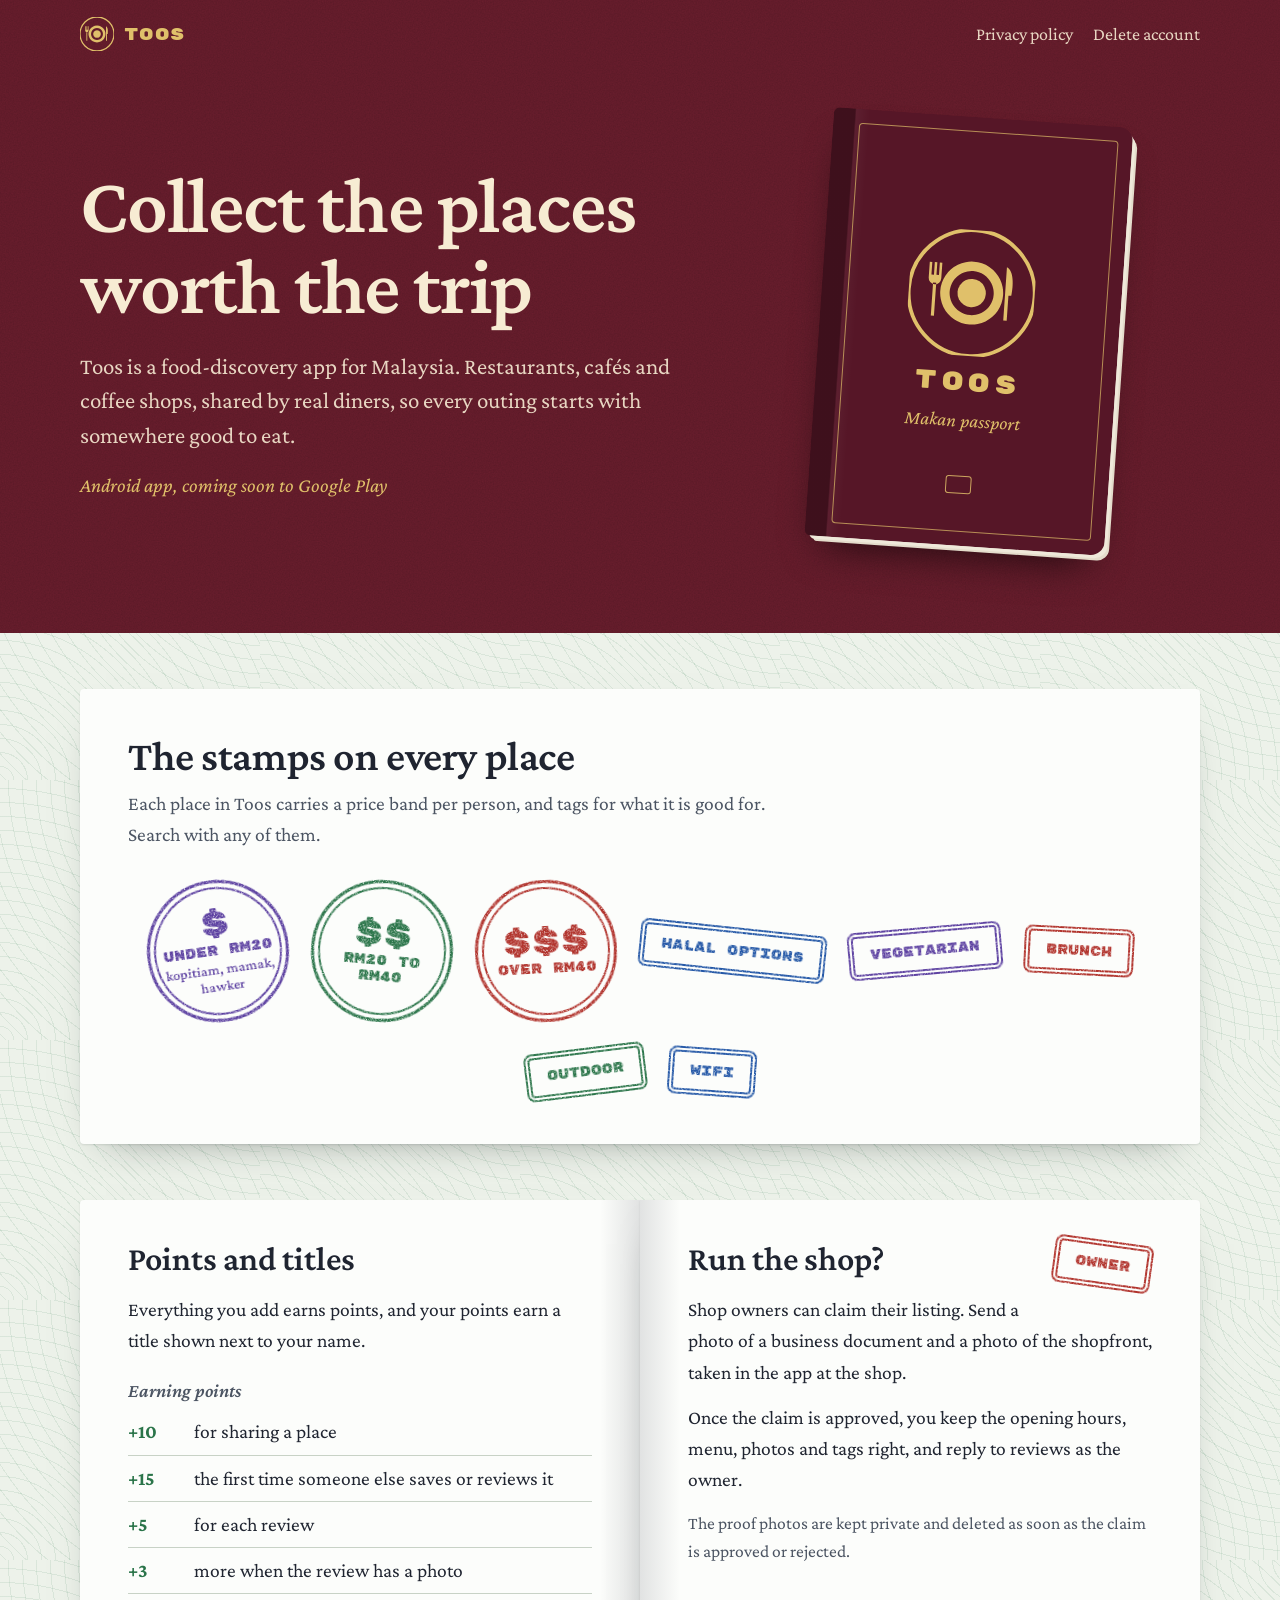
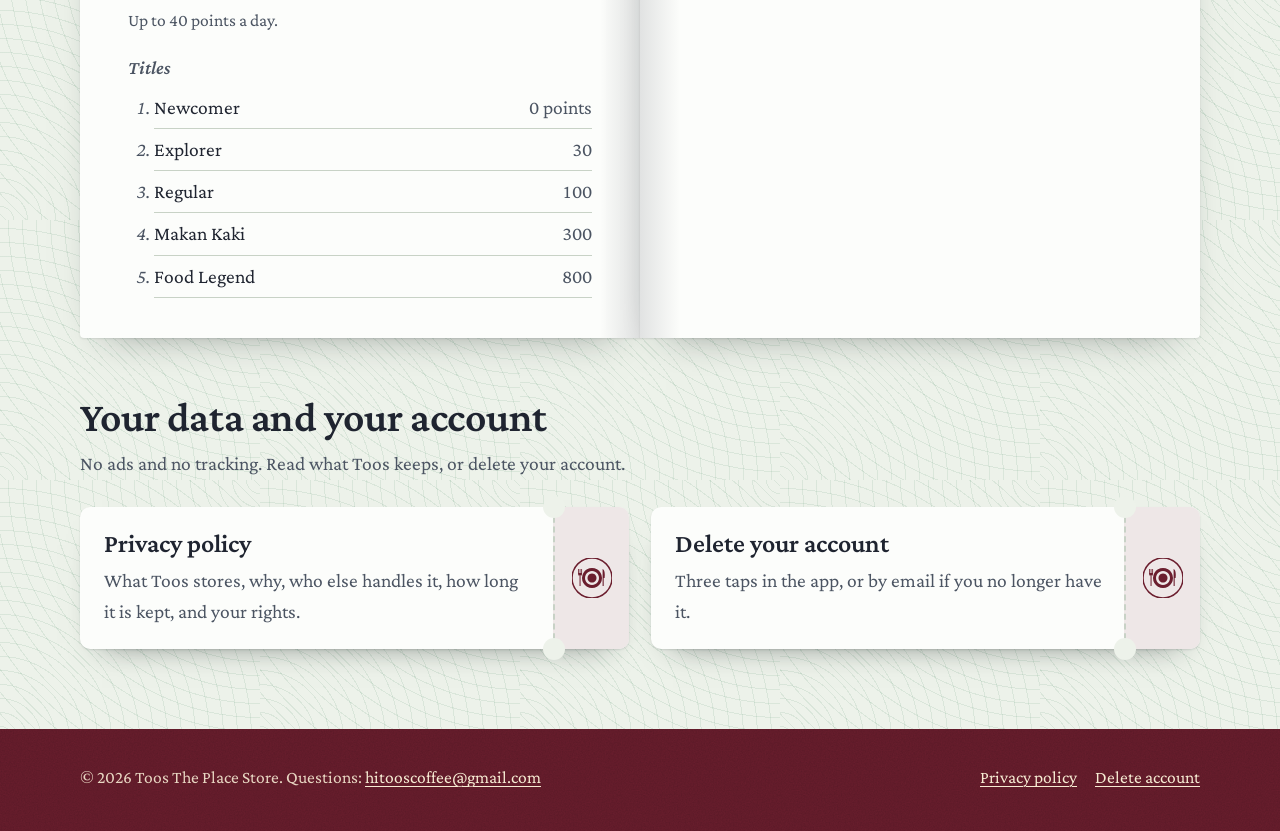
==== commit 34628e12: "Fix the logo's knife and fork The knife blade curved back over its own handle, so only a thin cresce" ====
--- a/index.html
+++ b/index.html
@@ -19,7 +19,7 @@
 <div class="cover-band">
   <header class="topbar">
     <div class="wrap">
-      <a class="brand" href="index.html"><svg class="mark" viewBox="14 14 80 80" aria-hidden="true"><circle cx="54" cy="54" r="40" fill="#2e6b4f"/><g fill="#fff"><path fill-rule="evenodd" d="M54,34 a20,20 0 1,0 0.01,0 z M54,40 a14,14 0 1,1 -0.01,0 z"/><path d="M54,45 a9,9 0 1,0 0.01,0 z"/><path d="M30,36 l0,10 a4,4 0 0 0 8,0 l0,-10 l-2.5,0 l0,9 l-1.5,0 l0,-9 l-2.5,0 l0,9 l-1.5,0 l0,-9 z M33,50 l2,0 l0,20 l-2,0 z"/><path d="M74,36 c4,4 4,12 0,16 l0,18 l2.5,0 l0,-34 z"/></g></svg>Toos</a>
+      <a class="brand" href="index.html"><svg class="mark" viewBox="14 14 80 80" aria-hidden="true"><circle cx="54" cy="54" r="40" fill="#2e6b4f"/><g fill="#fff"><path fill-rule="evenodd" d="M54,34 a20,20 0 1,0 0.01,0 z M54,40 a14,14 0 1,1 -0.01,0 z"/><path d="M54,45 a9,9 0 1,0 0.01,0 z"/><path d="M26.1,36 L26.1,46 A4,4 0 0 0 34.1,46 L34.1,36 L32.5,36 L32.5,44 L30.9,44 L30.9,36 L29.3,36 L29.3,44 L27.7,44 L27.7,36 Z M29.1,49 L31.1,49 L31.1,70 L29.1,70 Z"/><path d="M75.2,36 C79.7,38 80.2,47 79.2,54 L77.4,54 L77.4,70 L75.2,70 Z"/></g></svg>Toos</a>
       <nav class="topnav" aria-label="Main">
         <a href="privacy.html">Privacy policy</a>
         <a href="delete-account.html">Delete account</a>
@@ -35,7 +35,7 @@
         <p class="soon">Android app, coming soon to Google Play</p>
       </div>
       <div class="booklet" aria-hidden="true">
-        <svg class="mark" viewBox="14 14 80 80" aria-hidden="true"><circle cx="54" cy="54" r="40" fill="#2e6b4f"/><g fill="#fff"><path fill-rule="evenodd" d="M54,34 a20,20 0 1,0 0.01,0 z M54,40 a14,14 0 1,1 -0.01,0 z"/><path d="M54,45 a9,9 0 1,0 0.01,0 z"/><path d="M30,36 l0,10 a4,4 0 0 0 8,0 l0,-10 l-2.5,0 l0,9 l-1.5,0 l0,-9 l-2.5,0 l0,9 l-1.5,0 l0,-9 z M33,50 l2,0 l0,20 l-2,0 z"/><path d="M74,36 c4,4 4,12 0,16 l0,18 l2.5,0 l0,-34 z"/></g></svg>
+        <svg class="mark" viewBox="14 14 80 80" aria-hidden="true"><circle cx="54" cy="54" r="40" fill="#2e6b4f"/><g fill="#fff"><path fill-rule="evenodd" d="M54,34 a20,20 0 1,0 0.01,0 z M54,40 a14,14 0 1,1 -0.01,0 z"/><path d="M54,45 a9,9 0 1,0 0.01,0 z"/><path d="M26.1,36 L26.1,46 A4,4 0 0 0 34.1,46 L34.1,36 L32.5,36 L32.5,44 L30.9,44 L30.9,36 L29.3,36 L29.3,44 L27.7,44 L27.7,36 Z M29.1,49 L31.1,49 L31.1,70 L29.1,70 Z"/><path d="M75.2,36 C79.7,38 80.2,47 79.2,54 L77.4,54 L77.4,70 L75.2,70 Z"/></g></svg>
         <b>TOOS</b>
         <span>Makan passport</span>
         <i></i>
@@ -103,8 +103,8 @@
       <h2 class="title" id="tickets-title">Your data and your account</h2>
       <p>No ads and no tracking. Read what Toos keeps, or delete your account.</p>
       <div class="tickets">
-        <a class="ticket" href="privacy.html"><span class="main"><b>Privacy policy</b><span class="desc">What Toos stores, why, who else handles it, how long it is kept, and your rights.</span></span><span class="stub" aria-hidden="true"><svg class="mark" viewBox="14 14 80 80" aria-hidden="true"><circle cx="54" cy="54" r="40" fill="#2e6b4f"/><g fill="#fff"><path fill-rule="evenodd" d="M54,34 a20,20 0 1,0 0.01,0 z M54,40 a14,14 0 1,1 -0.01,0 z"/><path d="M54,45 a9,9 0 1,0 0.01,0 z"/><path d="M30,36 l0,10 a4,4 0 0 0 8,0 l0,-10 l-2.5,0 l0,9 l-1.5,0 l0,-9 l-2.5,0 l0,9 l-1.5,0 l0,-9 z M33,50 l2,0 l0,20 l-2,0 z"/><path d="M74,36 c4,4 4,12 0,16 l0,18 l2.5,0 l0,-34 z"/></g></svg></span></a>
-        <a class="ticket" href="delete-account.html"><span class="main"><b>Delete your account</b><span class="desc">Three taps in the app, or by email if you no longer have it.</span></span><span class="stub" aria-hidden="true"><svg class="mark" viewBox="14 14 80 80" aria-hidden="true"><circle cx="54" cy="54" r="40" fill="#2e6b4f"/><g fill="#fff"><path fill-rule="evenodd" d="M54,34 a20,20 0 1,0 0.01,0 z M54,40 a14,14 0 1,1 -0.01,0 z"/><path d="M54,45 a9,9 0 1,0 0.01,0 z"/><path d="M30,36 l0,10 a4,4 0 0 0 8,0 l0,-10 l-2.5,0 l0,9 l-1.5,0 l0,-9 l-2.5,0 l0,9 l-1.5,0 l0,-9 z M33,50 l2,0 l0,20 l-2,0 z"/><path d="M74,36 c4,4 4,12 0,16 l0,18 l2.5,0 l0,-34 z"/></g></svg></span></a>
+        <a class="ticket" href="privacy.html"><span class="main"><b>Privacy policy</b><span class="desc">What Toos stores, why, who else handles it, how long it is kept, and your rights.</span></span><span class="stub" aria-hidden="true"><svg class="mark" viewBox="14 14 80 80" aria-hidden="true"><circle cx="54" cy="54" r="40" fill="#2e6b4f"/><g fill="#fff"><path fill-rule="evenodd" d="M54,34 a20,20 0 1,0 0.01,0 z M54,40 a14,14 0 1,1 -0.01,0 z"/><path d="M54,45 a9,9 0 1,0 0.01,0 z"/><path d="M26.1,36 L26.1,46 A4,4 0 0 0 34.1,46 L34.1,36 L32.5,36 L32.5,44 L30.9,44 L30.9,36 L29.3,36 L29.3,44 L27.7,44 L27.7,36 Z M29.1,49 L31.1,49 L31.1,70 L29.1,70 Z"/><path d="M75.2,36 C79.7,38 80.2,47 79.2,54 L77.4,54 L77.4,70 L75.2,70 Z"/></g></svg></span></a>
+        <a class="ticket" href="delete-account.html"><span class="main"><b>Delete your account</b><span class="desc">Three taps in the app, or by email if you no longer have it.</span></span><span class="stub" aria-hidden="true"><svg class="mark" viewBox="14 14 80 80" aria-hidden="true"><circle cx="54" cy="54" r="40" fill="#2e6b4f"/><g fill="#fff"><path fill-rule="evenodd" d="M54,34 a20,20 0 1,0 0.01,0 z M54,40 a14,14 0 1,1 -0.01,0 z"/><path d="M54,45 a9,9 0 1,0 0.01,0 z"/><path d="M26.1,36 L26.1,46 A4,4 0 0 0 34.1,46 L34.1,36 L32.5,36 L32.5,44 L30.9,44 L30.9,36 L29.3,36 L29.3,44 L27.7,44 L27.7,36 Z M29.1,49 L31.1,49 L31.1,70 L29.1,70 Z"/><path d="M75.2,36 C79.7,38 80.2,47 79.2,54 L77.4,54 L77.4,70 L75.2,70 Z"/></g></svg></span></a>
       </div>
     </div>
   </section>
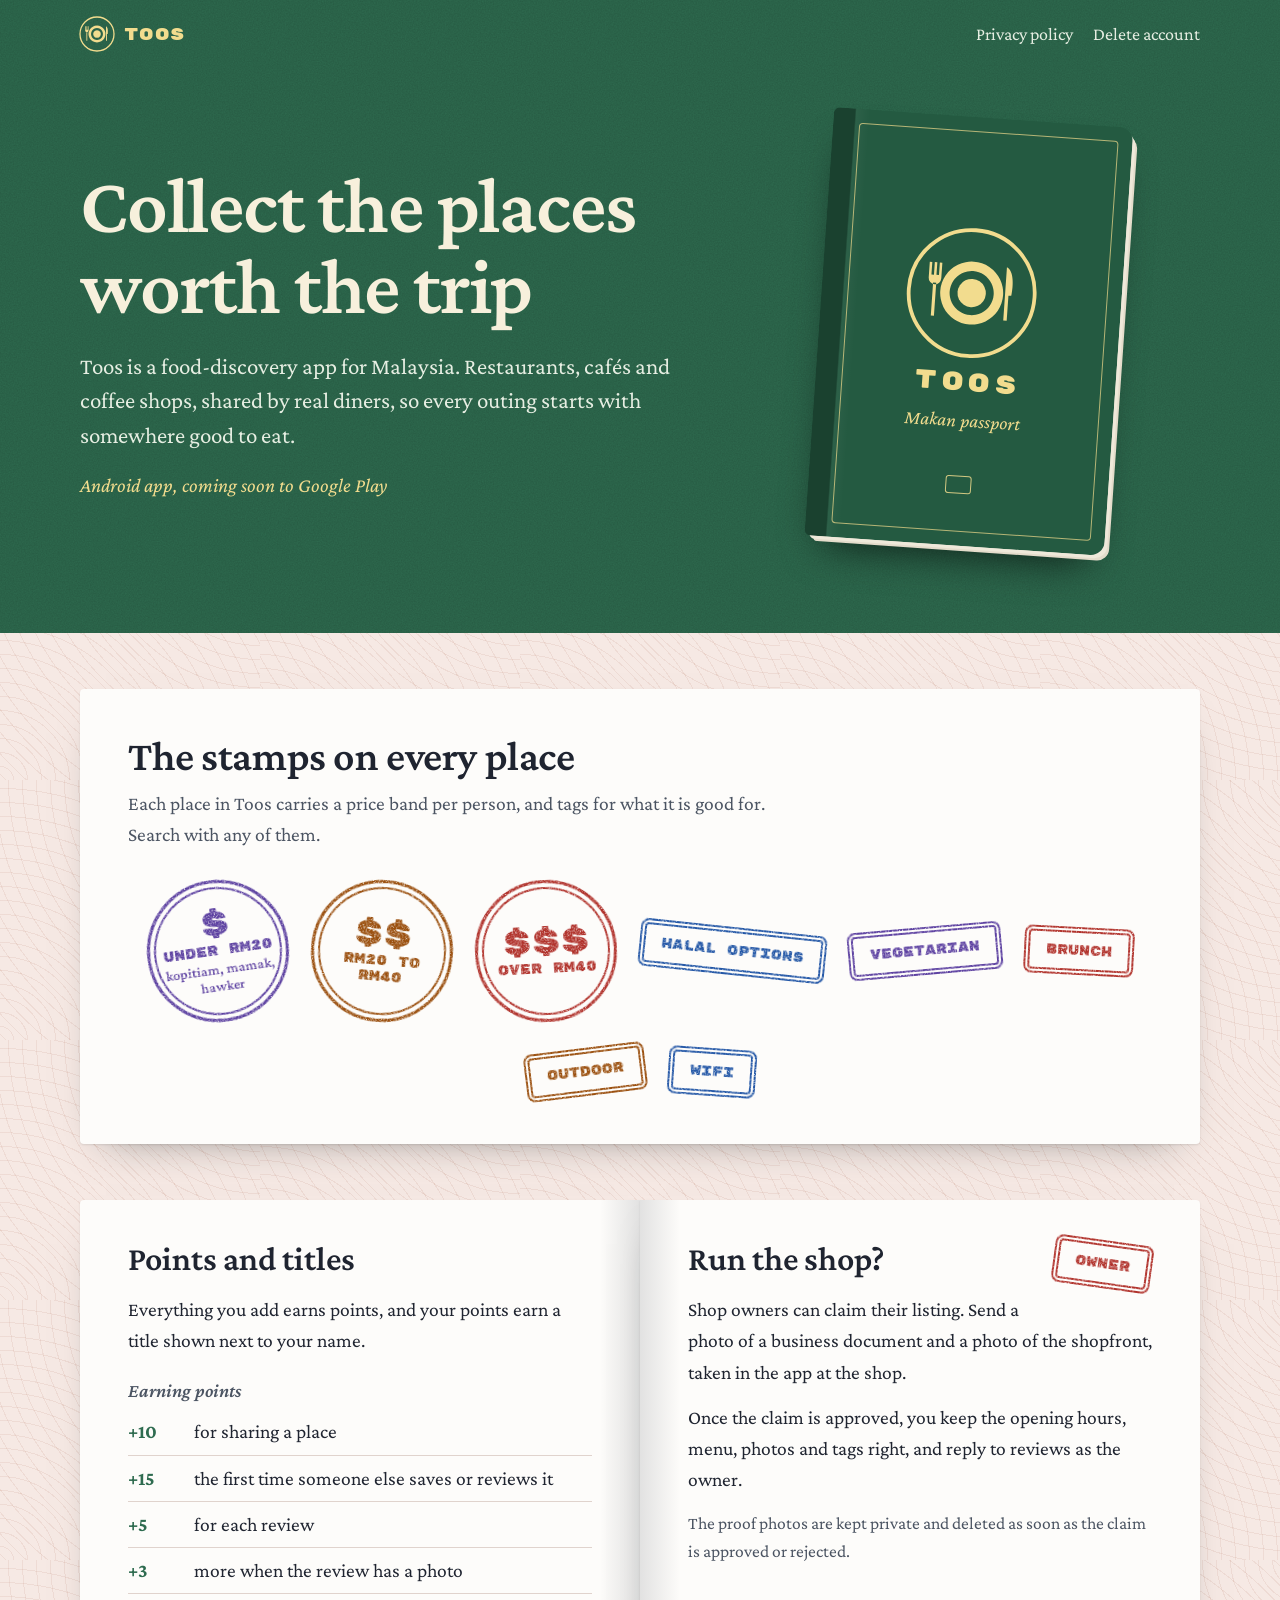
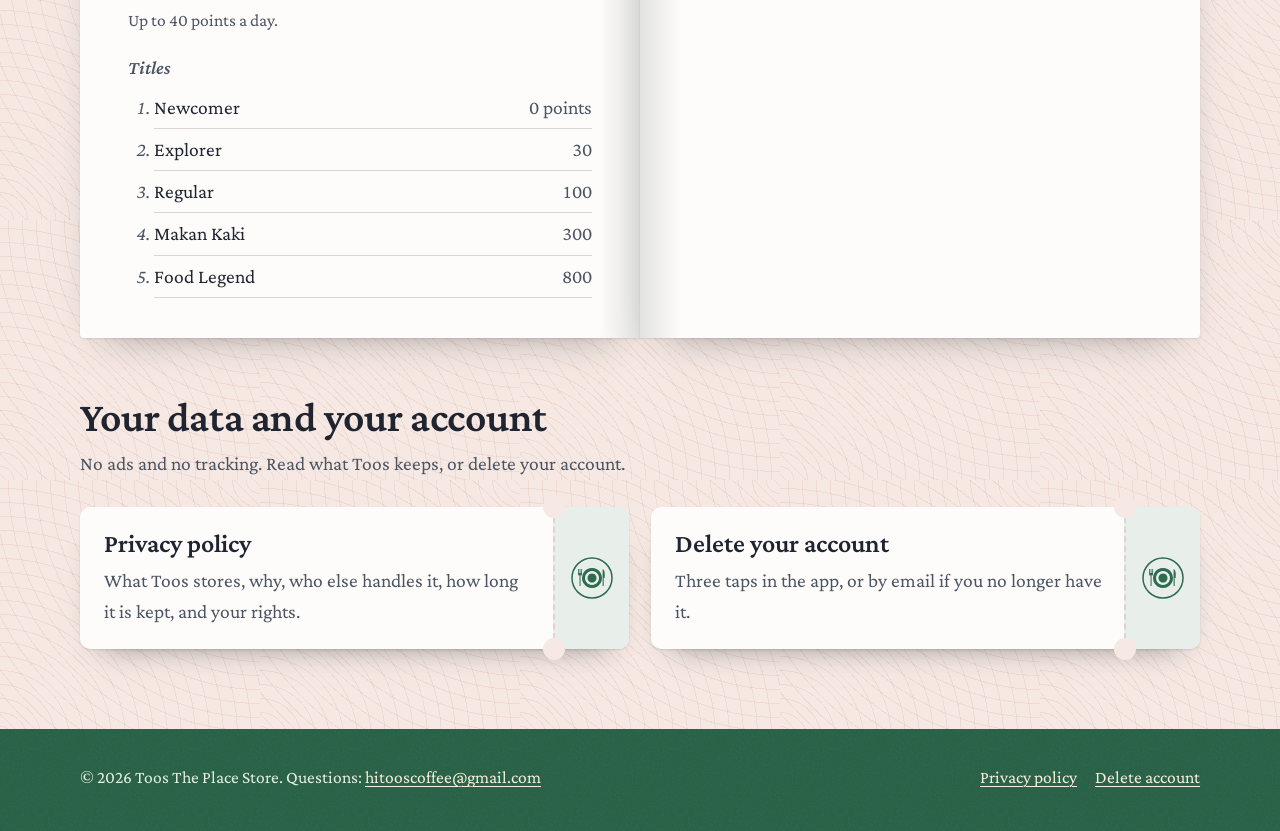
==== commit 8e5707f6: "Restyle the passport design in Toos brand green The cover, header band and footer move from maroon t" ====
--- a/index.html
+++ b/index.html
@@ -5,7 +5,7 @@
 <meta name="viewport" content="width=device-width, initial-scale=1">
 <title>Toos — food discovery for Malaysia</title>
 <meta name="description" content="Toos is a food-discovery app for Malaysia: restaurants, cafés and coffee shops shared by real diners. Privacy policy and account deletion.">
-<meta name="theme-color" content="#6b1e2e">
+<meta name="theme-color" content="#2e6b4f">
 <link rel="icon" href="icon.svg" type="image/svg+xml">
 <link rel="preconnect" href="https://fonts.googleapis.com">
 <link rel="preconnect" href="https://fonts.gstatic.com" crossorigin>
--- a/styles.css
+++ b/styles.css
@@ -1,25 +1,28 @@
-/* Toos, concept 7: Makan passport.
-   A food-trip passport: a maroon cover with gold foil, security-paper pages,
+/* Toos, concept 7b: Makan passport in Toos green.
+   Concept 7 re-coloured: the cover is the brand green #2e6b4f with pale gold foil,
+   the security-paper pages are blush so they stay apart from the cover.
+   A food-trip passport: security-paper pages,
    a rubber stamp for every price band and tag, ticket stubs for the way out.
    Crimson Pro for reading, Rubik Mono One only inside the stamps. */
 
 :root {
-  --page: #edf2ea;
-  --guilloche: rgba(46, 125, 79, 0.1);
-  --sheet: #fcfdfb;
+  --page: #f6e9e4;
+  --guilloche: rgba(168, 98, 72, 0.1);
+  --sheet: #fdfcfa;
   --ink: #1f2430;
   --muted: #4b5462;
-  --line: #c8d2c6;
-  --cover: #6b1e2e;
-  --cover-2: #561627;
-  --cream: #f7ecd3;
-  --cream-muted: #e8d6c2;
-  --gold: #e0c06a;
+  --line: #e0d3cd;
+  --cover: #2e6b4f;
+  --cover-2: #245a41;
+  --cream: #f7f0dc;
+  --cream-muted: #e6eee2;
+  --gold: #f2dc8e;
   --violet: #5b3fa0;
-  --green: #2a7449;
+  --green: #2e6b4f;
+  --amber: #9a4f0e;
   --red: #b0302a;
   --blue: #2457a6;
-  --link: #2457a6;
+  --link: #2e6b4f;
   --focus: #2457a6;
   --spine: rgba(31, 36, 48, 0.12);
 
@@ -31,20 +34,24 @@
 
 @media (prefers-color-scheme: dark) {
   :root {
-    --page: #111517;
-    --guilloche: rgba(140, 200, 170, 0.06);
-    --sheet: #1a2024;
-    --ink: #e8ecef;
-    --muted: #aab3be;
-    --line: #2f3a40;
-    --cover: #4c1321;
-    --cover-2: #3c0e1a;
+    --page: #181516;
+    --guilloche: rgba(230, 170, 150, 0.05);
+    --sheet: #221d20;
+    --ink: #eeeae8;
+    --muted: #b8afad;
+    --line: #3a3335;
+    --cover: #1d4433;
+    --cover-2: #163728;
+    --gold: #e8cb78;
+    --cream: #f3ecd8;
+    --cream-muted: #cfdccb;
     --violet: #bba6f2;
-    --green: #82cfa0;
+    --green: #7cc49e;
+    --amber: #f0b26a;
     --red: #f39184;
     --blue: #93b9f6;
-    --link: #93b9f6;
-    --focus: #e0c06a;
+    --link: #7cc49e;
+    --focus: #e8cb78;
     --spine: rgba(0, 0, 0, 0.4);
   }
 }
@@ -71,7 +78,7 @@
 .cover-band :focus-visible { outline-color: var(--gold); }
 
 .wrap { width: 100%; max-width: var(--maxw); margin: 0 auto; padding-left: var(--gutter); padding-right: var(--gutter); }
-.skip { position: absolute; left: -999px; top: 8px; background: var(--gold); color: #3c0e1a; padding: 10px 14px; z-index: 20; }
+.skip { position: absolute; left: -999px; top: 8px; background: var(--gold); color: #173826; padding: 10px 14px; z-index: 20; }
 .skip:focus { left: 12px; }
 .defs { position: absolute; width: 0; height: 0; overflow: hidden; }
 
@@ -86,7 +93,7 @@
 
 .topbar .wrap { display: flex; align-items: center; justify-content: space-between; flex-wrap: wrap; gap: 6px 16px; padding-top: 10px; padding-bottom: 10px; }
 .brand { display: inline-flex; align-items: center; gap: 10px; min-height: 44px; text-decoration: none; font: 400 17px/1 var(--stamp); letter-spacing: 0.08em; color: var(--gold) !important; }
-.mark { width: 34px; height: 34px; flex: none; }
+.mark { width: 34px; height: 34px; flex: none; overflow: visible; }
 .mark circle { fill: none; stroke: var(--gold); stroke-width: 3; }
 .mark g { fill: var(--gold); }
 .topnav { display: flex; flex-wrap: wrap; gap: 0 20px; }
@@ -118,7 +125,7 @@
   gap: 14px;
   color: var(--gold);
 }
-.booklet::before { content: ""; position: absolute; inset: 14px 14px 14px 26px; border: 1.5px solid rgba(224, 192, 106, 0.7); border-radius: 4px; }
+.booklet::before { content: ""; position: absolute; inset: 14px 14px 14px 26px; border: 1.5px solid color-mix(in srgb, var(--gold) 70%, transparent); border-radius: 4px; }
 .booklet .mark { width: 42%; height: auto; aspect-ratio: 1; }
 .booklet .mark circle { stroke-width: 2.4; }
 .booklet b { font: 400 clamp(18px, 4.6vw, 26px)/1 var(--stamp); letter-spacing: 0.18em; padding-left: 0.18em; }
@@ -156,7 +163,7 @@
 .stamp.round { width: 142px; height: 142px; border-radius: 50%; padding: 12px; box-shadow: inset 0 0 0 4px var(--sheet), inset 0 0 0 6px currentColor; }
 .stamp .big { font-size: 34px; line-height: 1.05; }
 .stamp small { font: 600 14px/1.2 var(--serif); margin-top: 2px; letter-spacing: 0; }
-.stamp.green { --c: var(--green); }
+.stamp.green { --c: var(--amber); }
 .stamp.red { --c: var(--red); }
 .stamp.blue { --c: var(--blue); }
 @media (prefers-reduced-motion: no-preference) {
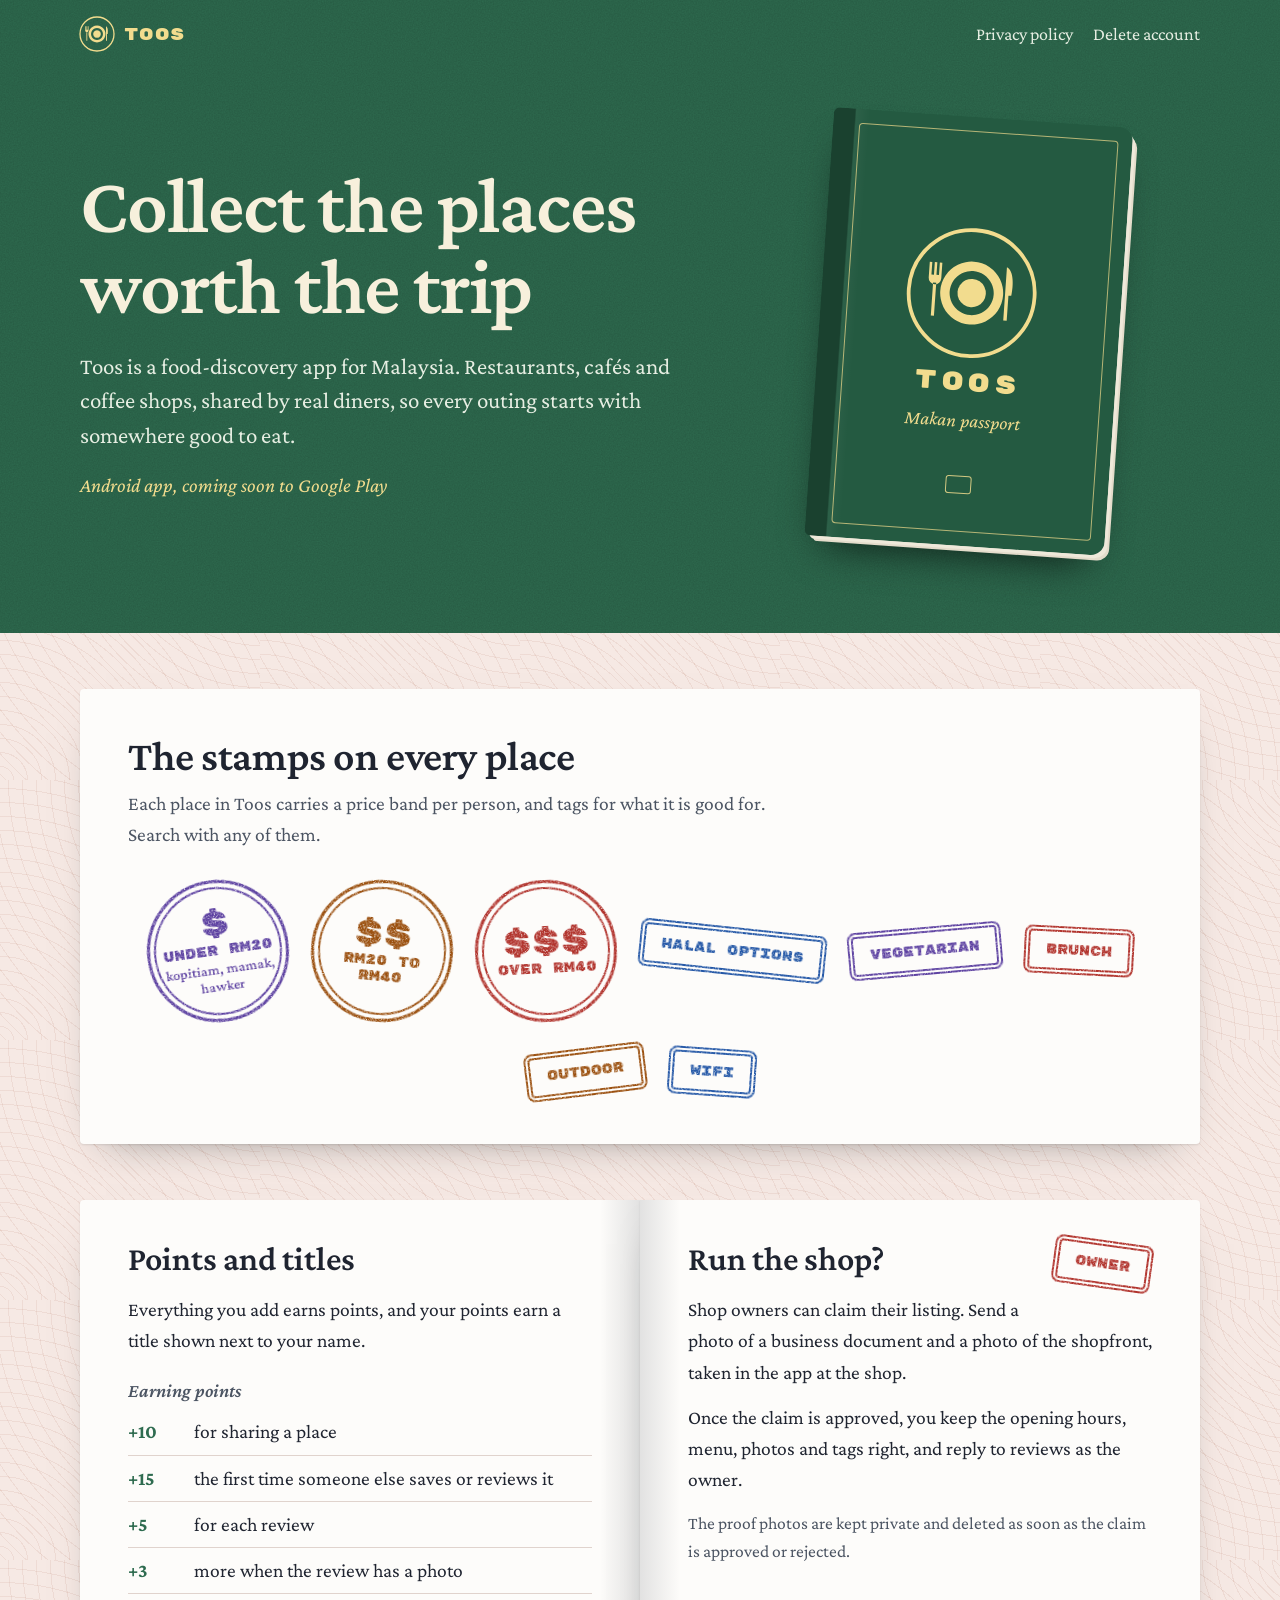
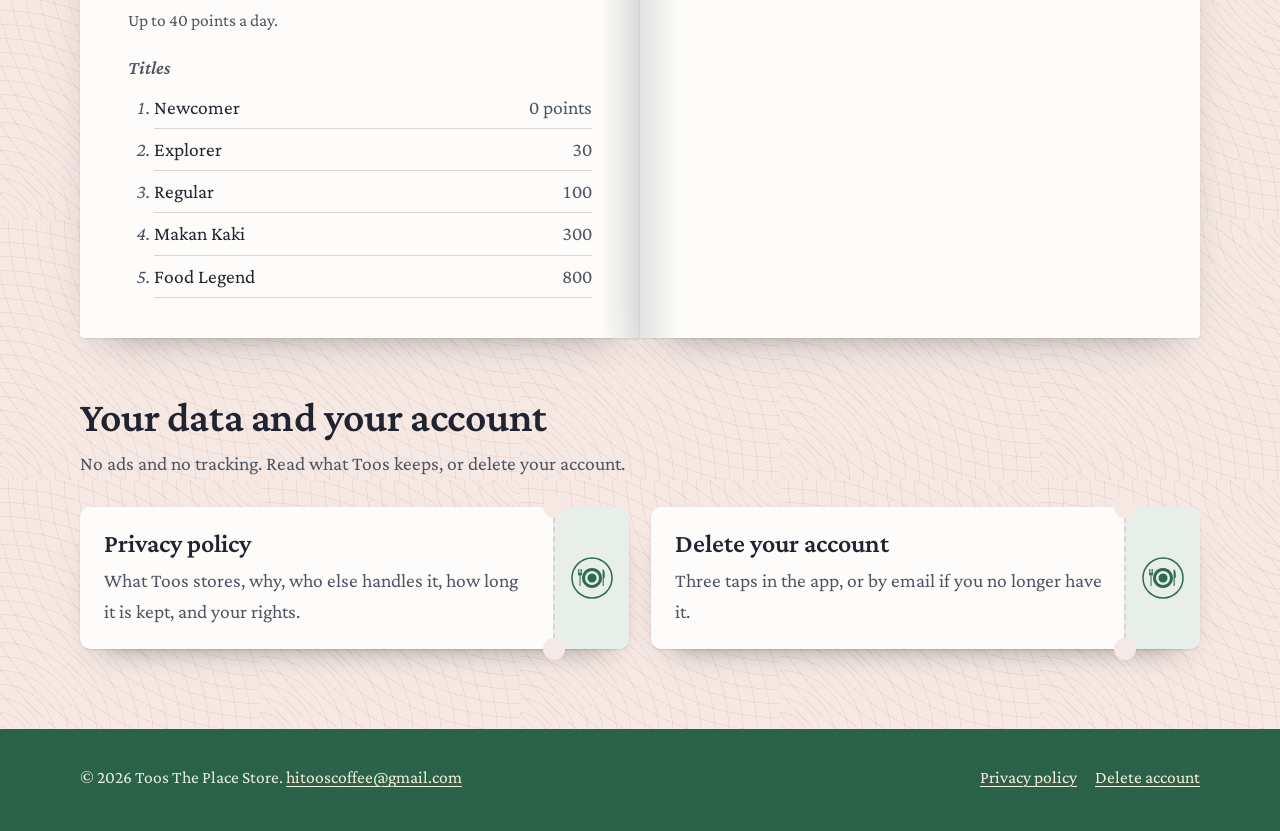
==== commit 7ebe806c: "Privacy page: drop the South Korea hosting detail; footer wording Section 4 no longer names Seoul / " ====
--- a/index.html
+++ b/index.html
@@ -112,7 +112,7 @@
 
 <footer class="foot cover-band">
   <div class="wrap">
-    <p>© 2026 Toos The Place Store. Questions: <a href="mailto:hitooscoffee@gmail.com">hitooscoffee@gmail.com</a></p>
+    <p>© 2026 Toos The Place Store. <a href="mailto:hitooscoffee@gmail.com">hitooscoffee@gmail.com</a></p>
     <nav aria-label="Footer"><a href="privacy.html">Privacy policy</a><a href="delete-account.html">Delete account</a></nav>
   </div>
 </footer>
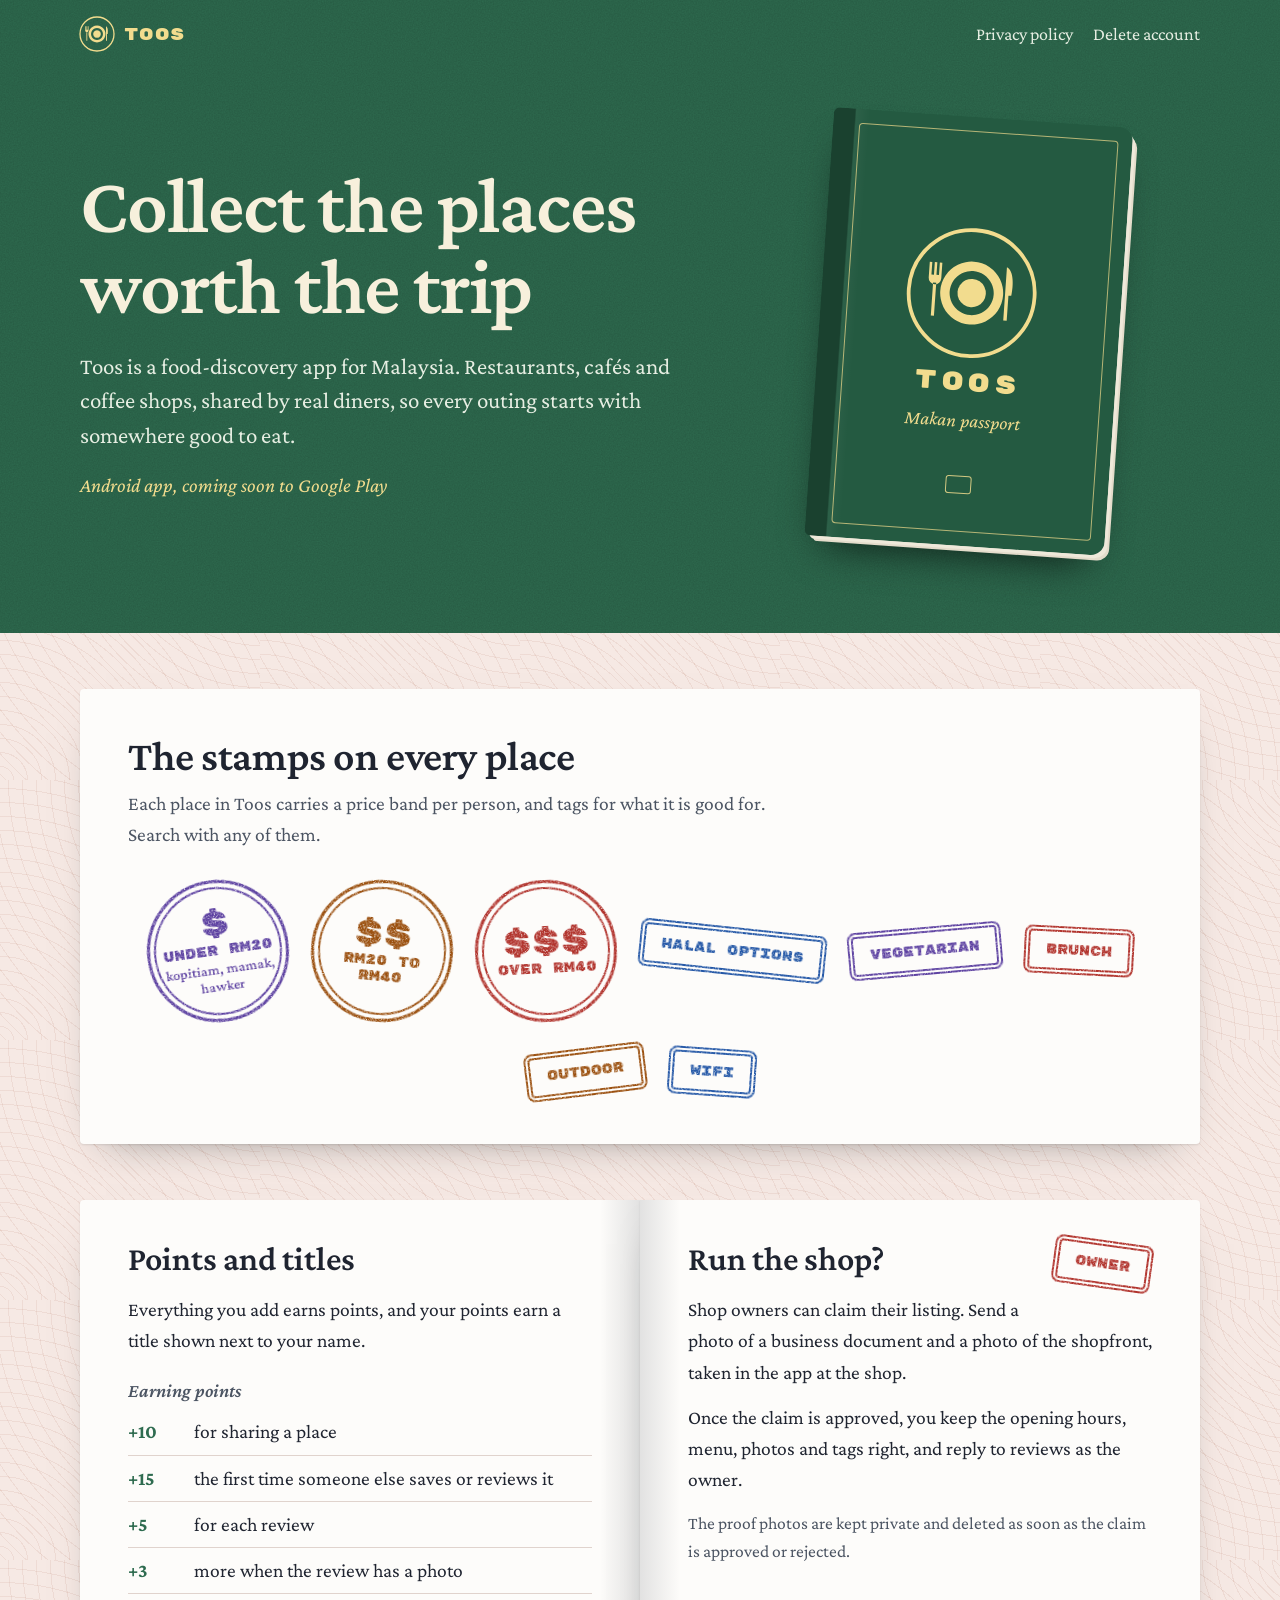
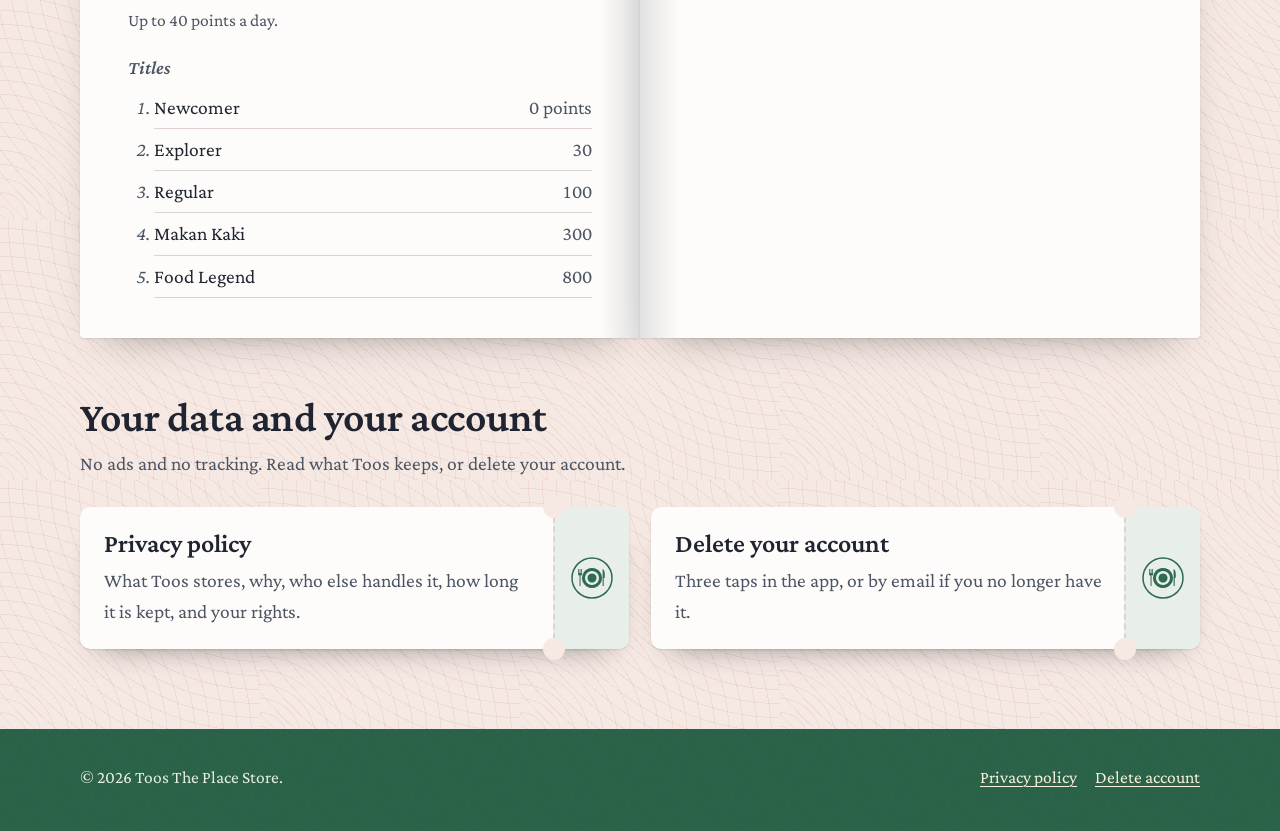
==== commit d1704683: "Footer: drop the contact email Co-Authored-By: Claude Opus 5.5 <noreply@anthropic.com> Claude-Sessio" ====
--- a/index.html
+++ b/index.html
@@ -112,7 +112,7 @@
 
 <footer class="foot cover-band">
   <div class="wrap">
-    <p>© 2026 Toos The Place Store. <a href="mailto:hitooscoffee@gmail.com">hitooscoffee@gmail.com</a></p>
+    <p>© 2026 Toos The Place Store.</p>
     <nav aria-label="Footer"><a href="privacy.html">Privacy policy</a><a href="delete-account.html">Delete account</a></nav>
   </div>
 </footer>
